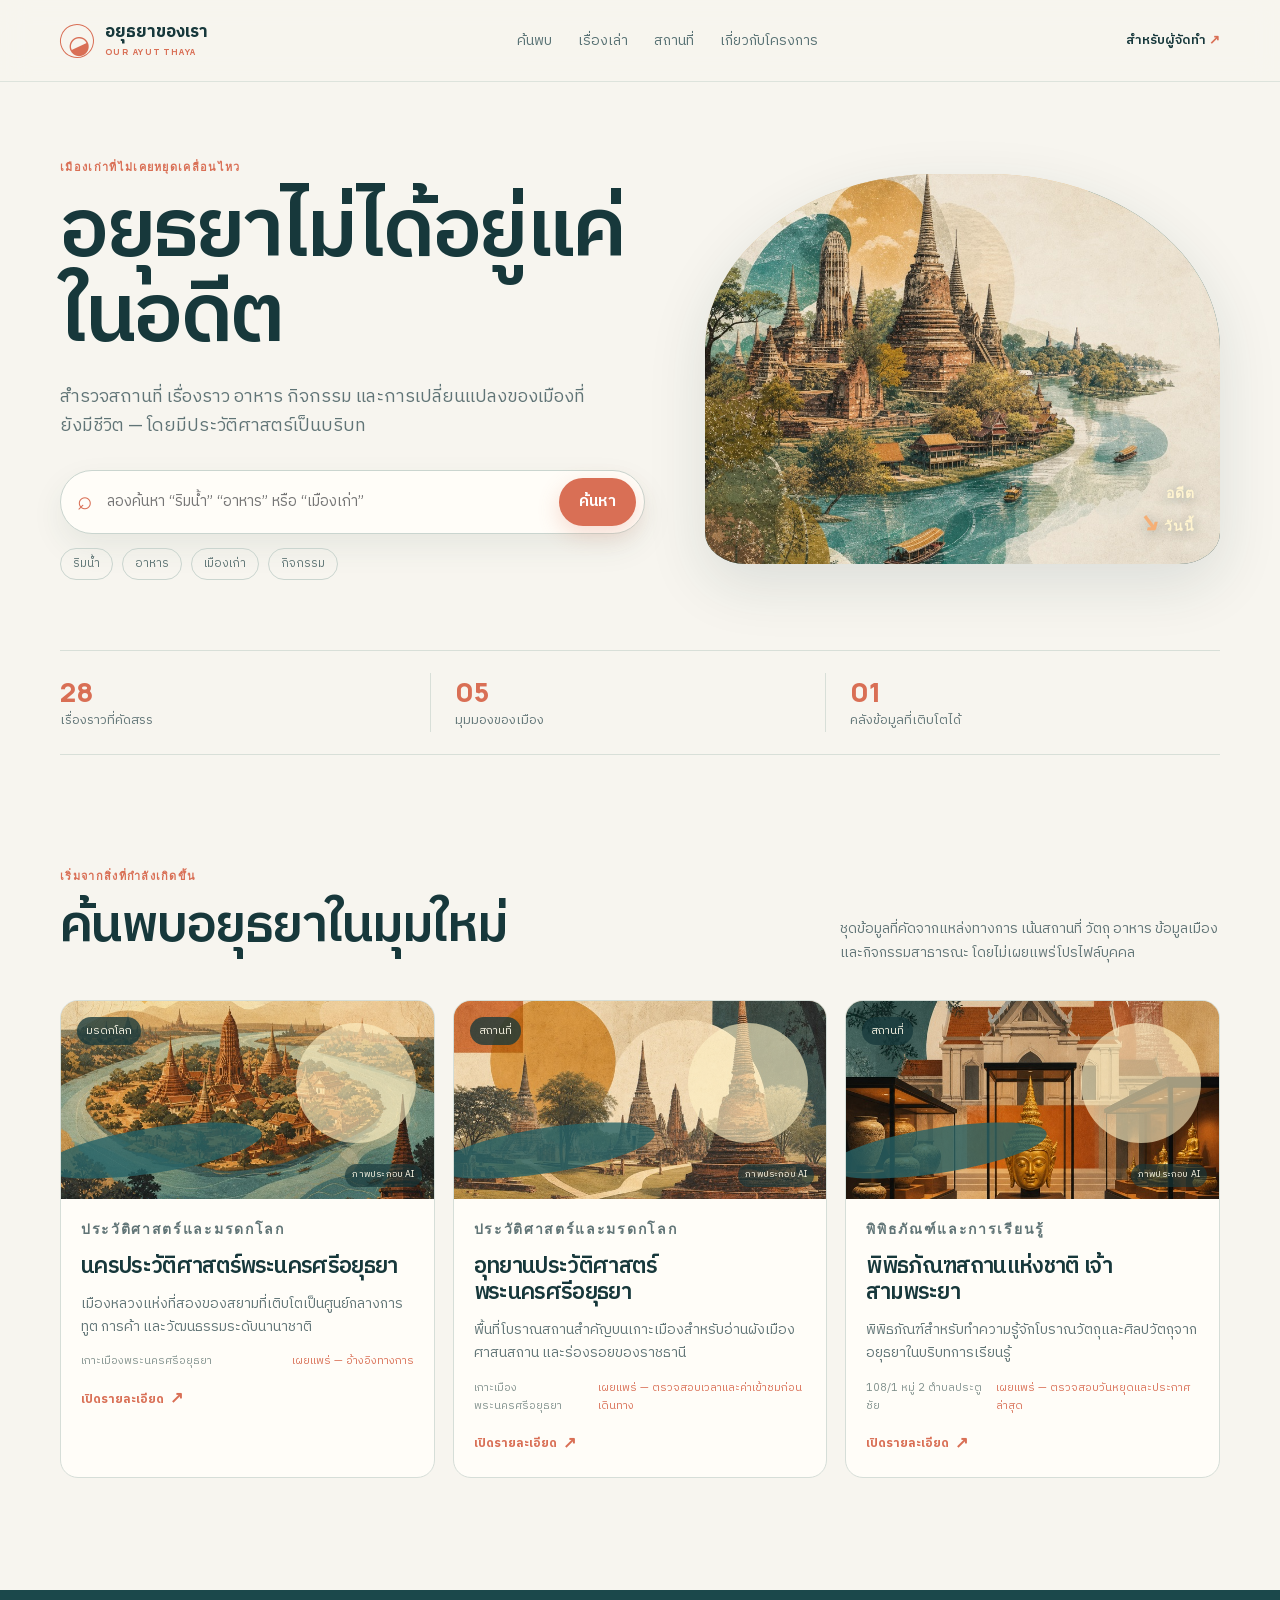
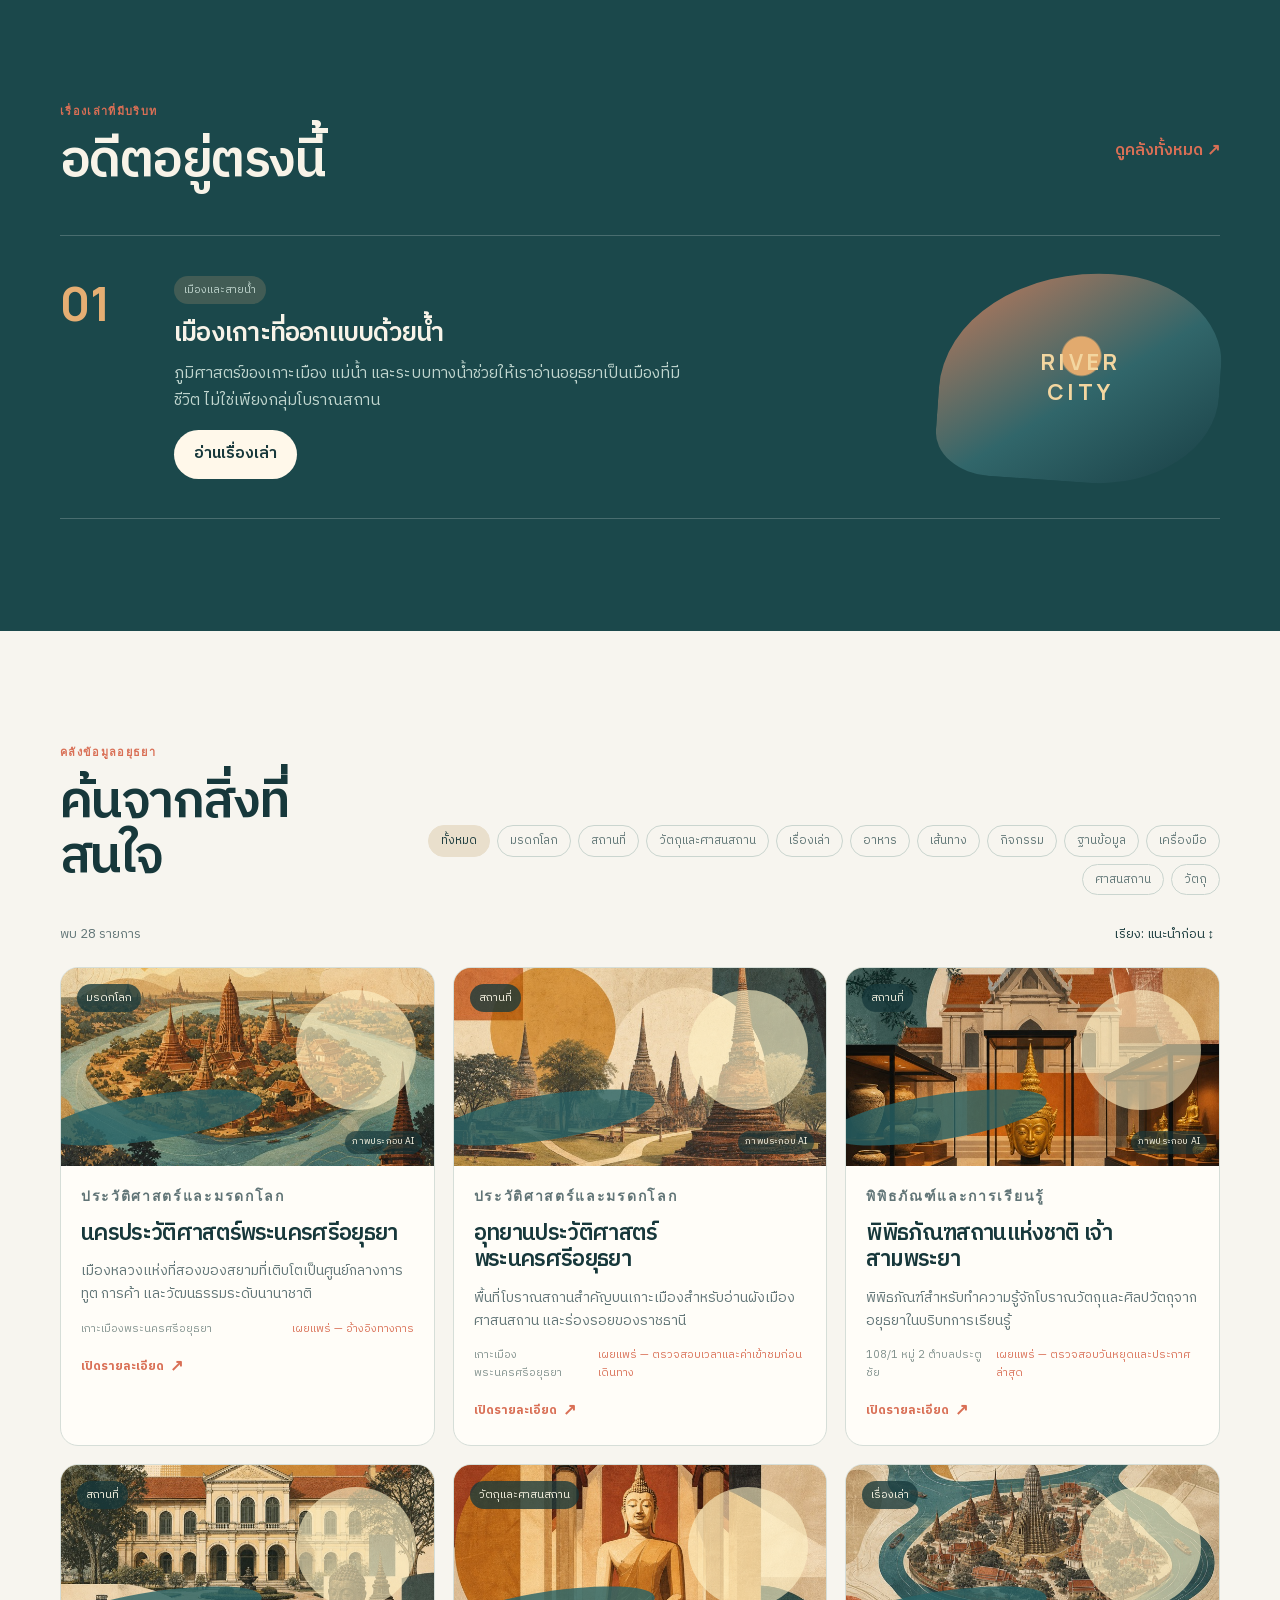
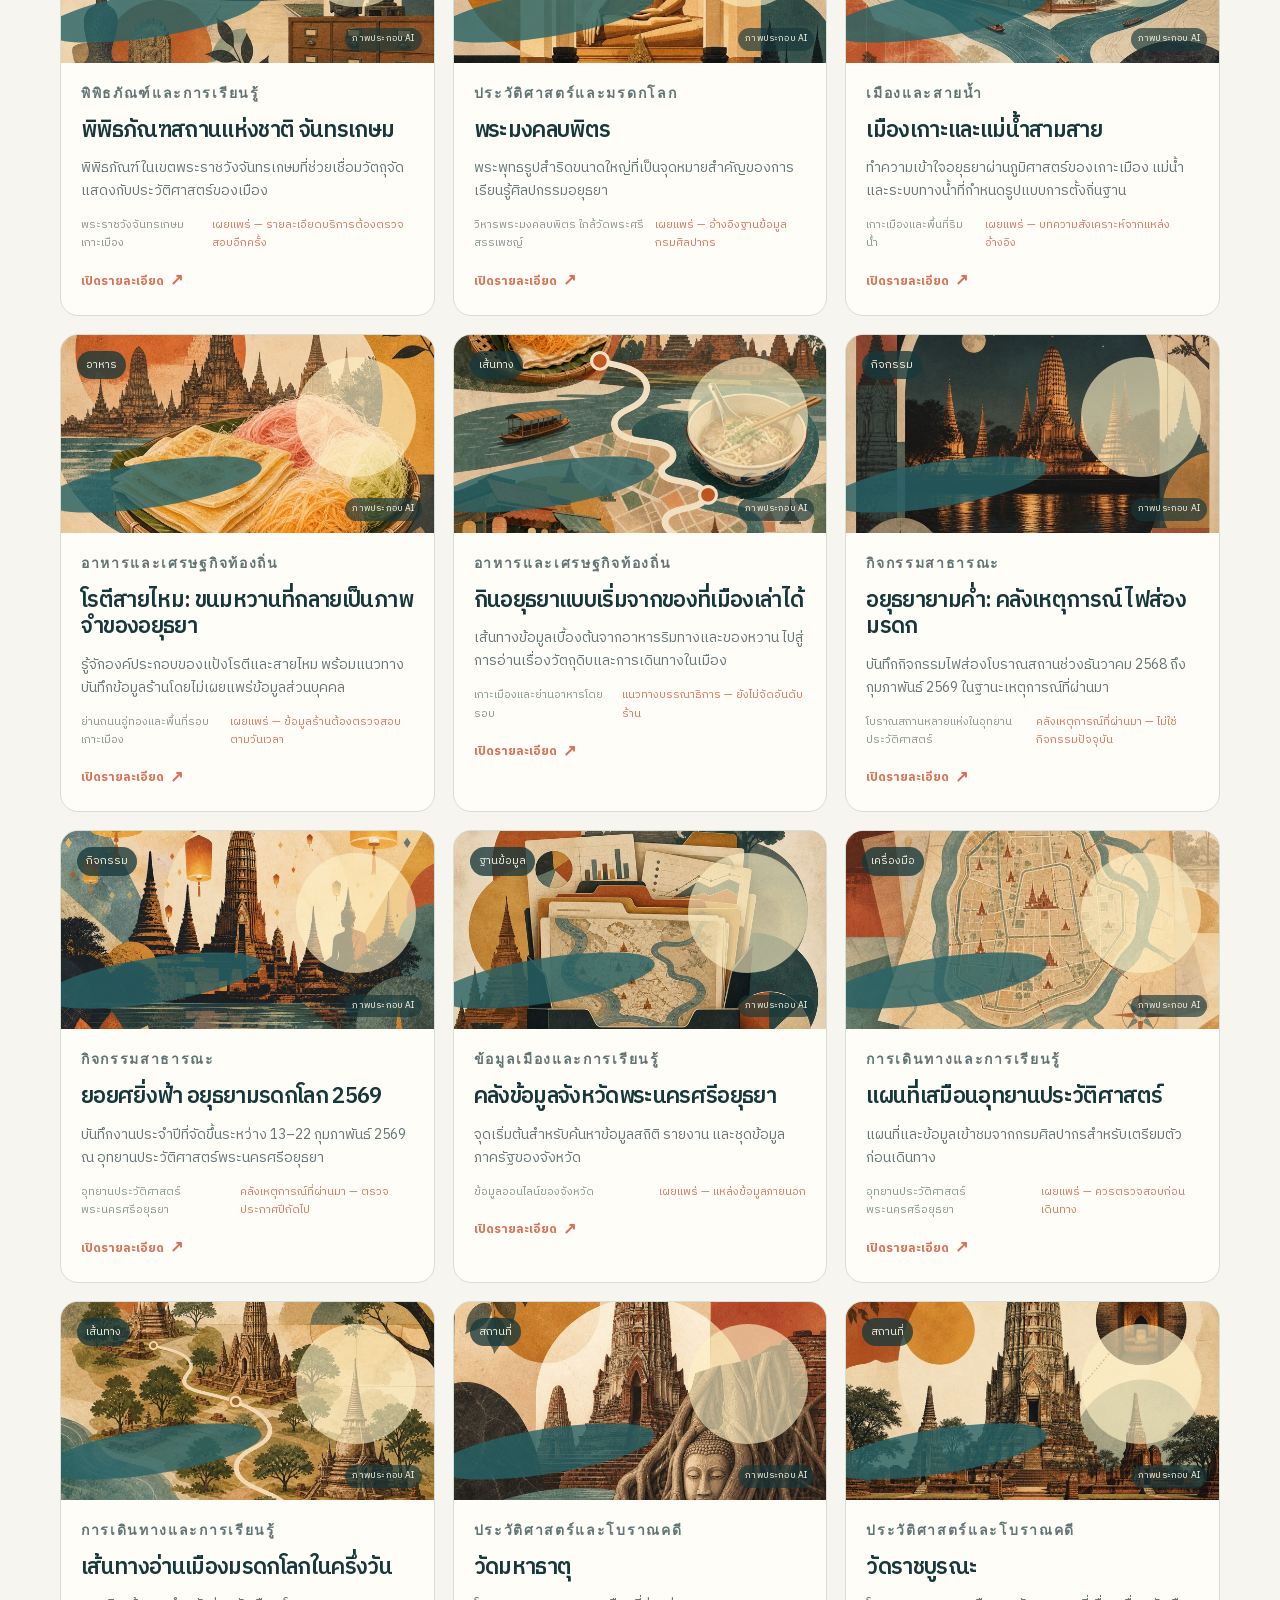
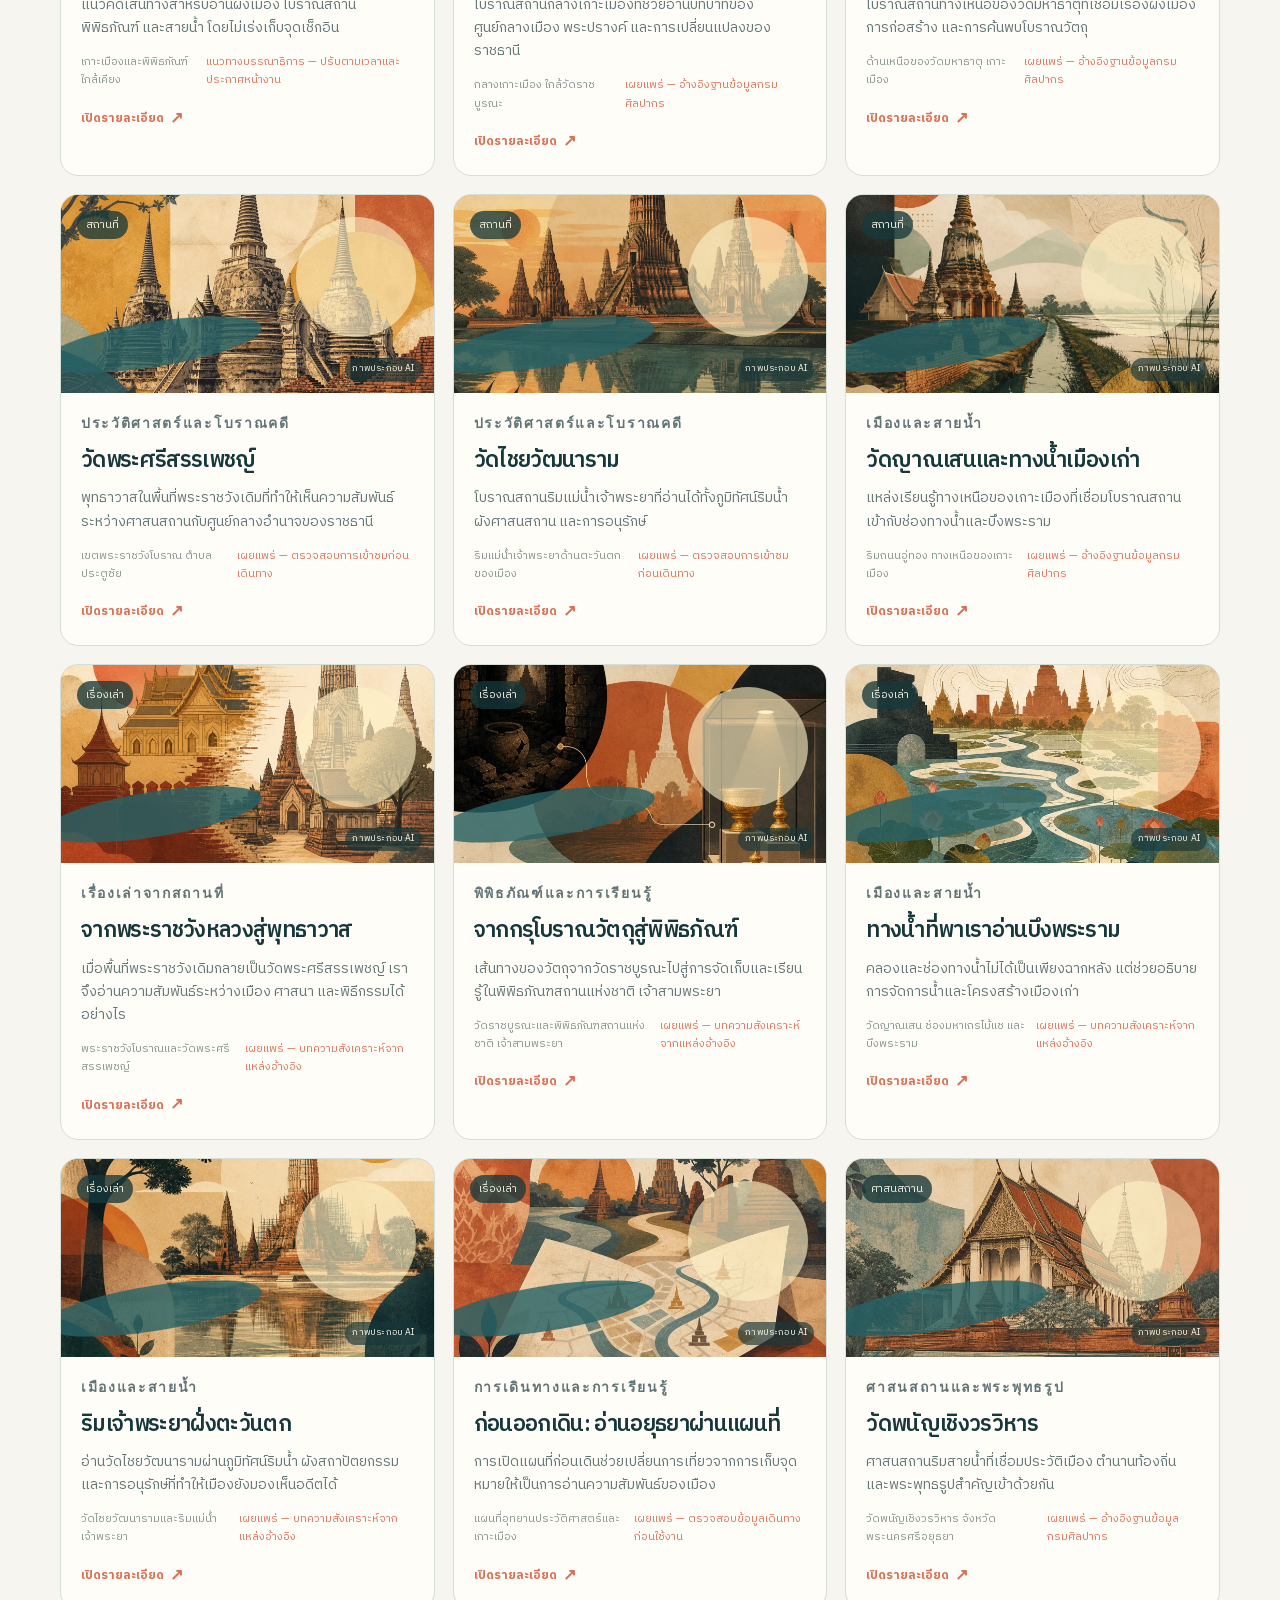
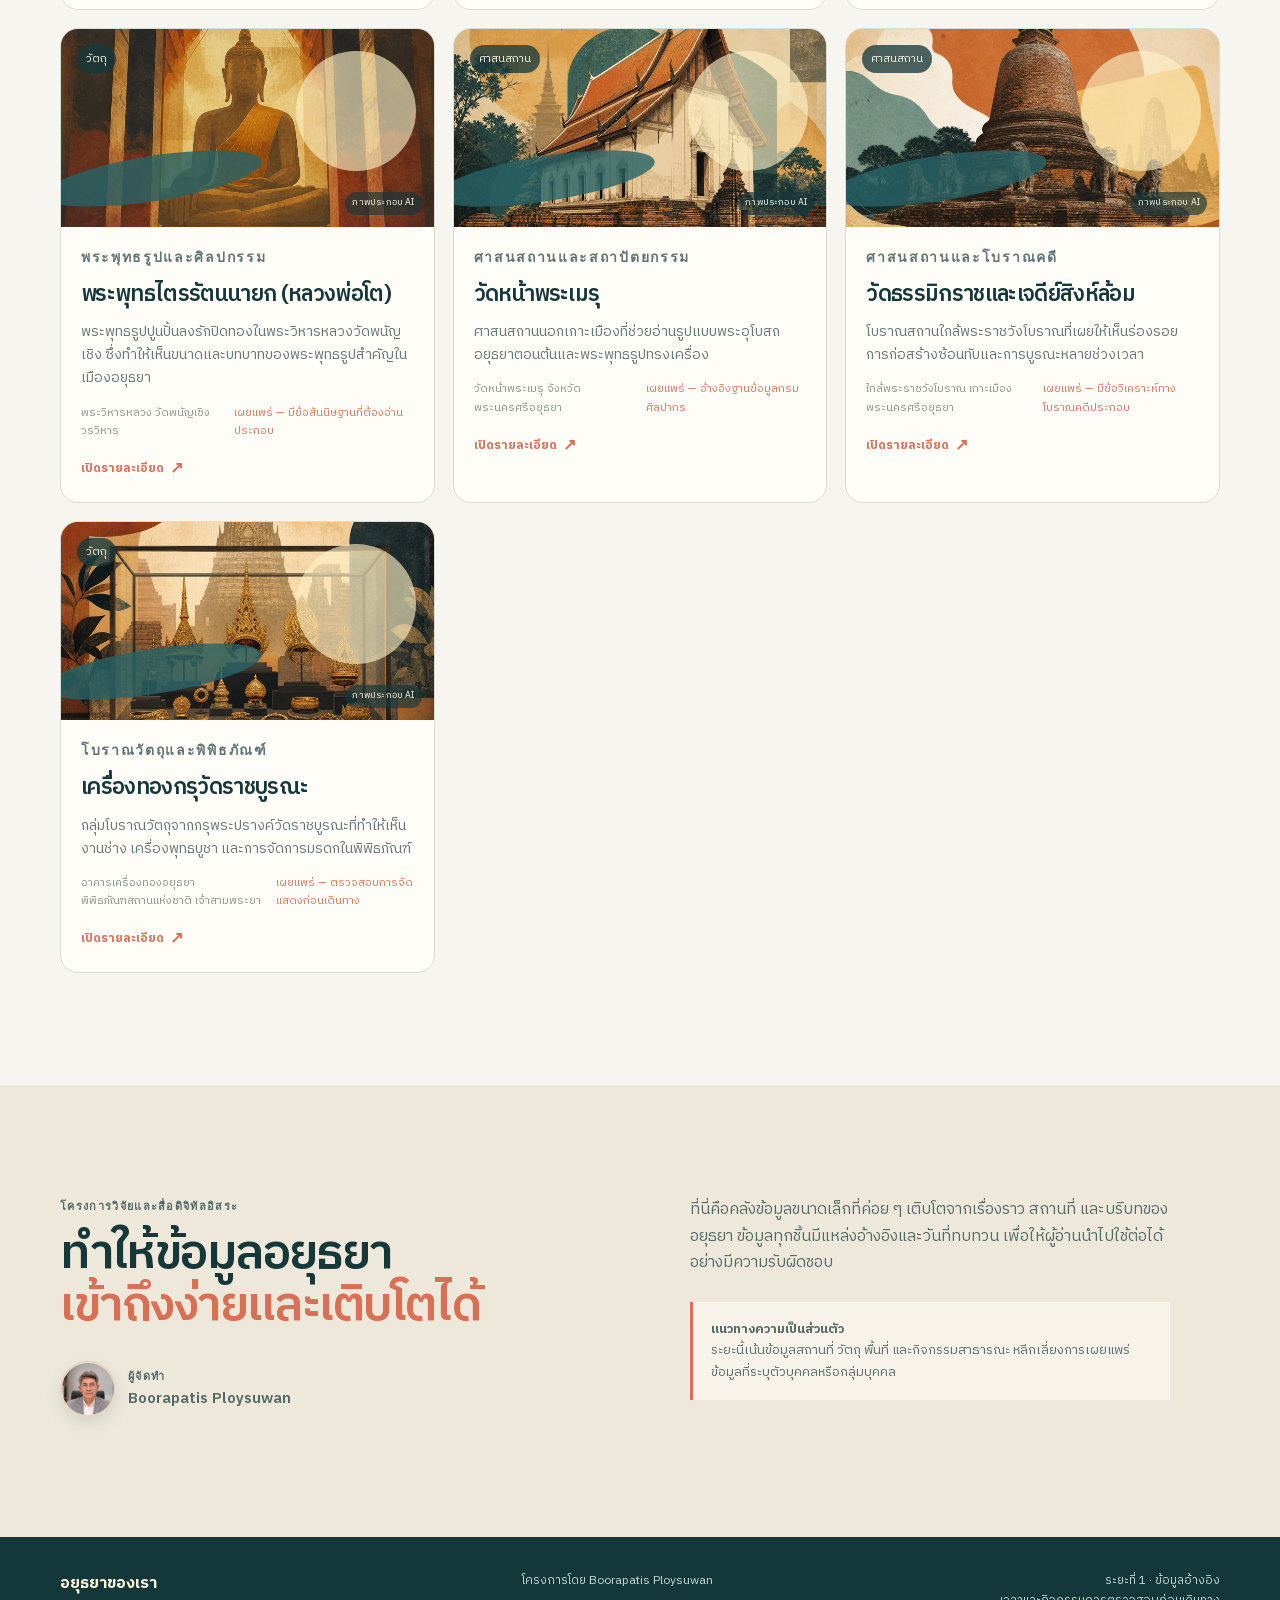
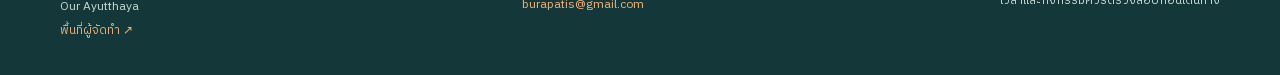
==== index.html @ 7e890ade "Add homepage hero illustration" ====
<!doctype html>
<html lang="th">
  <head>
    <meta charset="UTF-8" />
    <meta name="viewport" content="width=device-width, initial-scale=1.0" />
    <meta name="description" content="อยุธยาของเรา — สำรวจอยุธยาในมุมที่คุณอาจยังไม่เคยเห็น" />
    <meta name="theme-color" content="#183f44" />
    <title>อยุธยาของเรา | Our Ayutthaya</title>
    <link rel="stylesheet" href="styles.css" />
  </head>
  <body>
    <header class="site-header">
      <a class="brand" href="#top" aria-label="อยุธยาของเรา หน้าแรก">
        <span class="brand-mark" aria-hidden="true">◒</span>
        <span>
          <strong>อยุธยาของเรา</strong>
          <small>OUR AYUTTHAYA</small>
        </span>
      </a>
      <nav class="main-nav" aria-label="เมนูหลัก">
        <a href="#discover">ค้นพบ</a>
        <a href="#stories">เรื่องเล่า</a>
        <a href="#places">สถานที่</a>
        <a href="#about">เกี่ยวกับโครงการ</a>
      </nav>
      <a class="creator-entry" href="creator.html">สำหรับผู้จัดทำ <span aria-hidden="true">↗</span></a>
    </header>

    <main id="top">
      <section class="hero shell" aria-labelledby="hero-title">
        <div class="hero-copy">
          <p class="eyebrow">เมืองเก่าที่ไม่เคยหยุดเคลื่อนไหว</p>
          <h1 id="hero-title">อยุธยาไม่ได้อยู่แค่ในอดีต</h1>
          <p class="hero-lede">สำรวจสถานที่ เรื่องราว อาหาร กิจกรรม และการเปลี่ยนแปลงของเมืองที่ยังมีชีวิต — โดยมีประวัติศาสตร์เป็นบริบท</p>
          <form class="search-bar" id="search-form" role="search">
            <label class="sr-only" for="search-input">ค้นหาอยุธยา</label>
            <span class="search-icon" aria-hidden="true">⌕</span>
            <input id="search-input" type="search" placeholder="ลองค้นหา “ริมน้ำ” “อาหาร” หรือ “เมืองเก่า”" autocomplete="off" />
            <button class="button button-primary" type="submit">ค้นหา</button>
          </form>
          <div class="search-hints" aria-label="คำค้นแนะนำ">
            <button type="button" data-query="ริมน้ำ">ริมน้ำ</button>
            <button type="button" data-query="อาหาร">อาหาร</button>
            <button type="button" data-query="เมืองเก่า">เมืองเก่า</button>
            <button type="button" data-query="กิจกรรม">กิจกรรม</button>
          </div>
        </div>
        <div class="hero-art" aria-label="ภาพประกอบ AI ของแม่น้ำและเมืองเก่าอยุธยา">
          <img class="hero-image" src="assets/illustrations/hero-ayutthaya.jpg" alt="ภาพประกอบเมืองเก่า เจดีย์ และแม่น้ำของอยุธยา" fetchpriority="high" />
          <span class="art-note">อดีต<br /><em>↘</em> วันนี้</span>
        </div>
      </section>

      <section class="signal-bar shell" aria-label="ภาพรวมเนื้อหา">
        <div><strong id="content-count">00</strong><span>เรื่องราวที่คัดสรร</span></div>
        <div><strong>05</strong><span>มุมมองของเมือง</span></div>
        <div><strong>01</strong><span>คลังข้อมูลที่เติบโตได้</span></div>
      </section>

      <section class="section shell" id="discover" aria-labelledby="discover-title">
        <div class="section-heading">
          <div>
            <p class="eyebrow">เริ่มจากสิ่งที่กำลังเกิดขึ้น</p>
            <h2 id="discover-title">ค้นพบอยุธยาในมุมใหม่</h2>
          </div>
          <p class="section-intro">ชุดข้อมูลที่คัดจากแหล่งทางการ เน้นสถานที่ วัตถุ อาหาร ข้อมูลเมือง และกิจกรรมสาธารณะ โดยไม่เผยแพร่โปรไฟล์บุคคล</p>
        </div>
        <div class="feature-grid" id="featured-list"></div>
      </section>

      <section class="section section-tinted" id="stories" aria-labelledby="stories-title">
        <div class="shell">
          <div class="section-heading compact">
            <div>
              <p class="eyebrow">เรื่องเล่าที่มีบริบท</p>
              <h2 id="stories-title">อดีตอยู่ตรงนี้</h2>
            </div>
            <a class="text-link" href="#catalog">ดูคลังทั้งหมด <span aria-hidden="true">↗</span></a>
          </div>
          <div class="story-band">
            <div class="story-number">01</div>
            <div>
              <p class="tag tag-light">เมืองและสายน้ำ</p>
              <h3>เมืองเกาะที่ออกแบบด้วยน้ำ</h3>
              <p>ภูมิศาสตร์ของเกาะเมือง แม่น้ำ และระบบทางน้ำช่วยให้เราอ่านอยุธยาเป็นเมืองที่มีชีวิต ไม่ใช่เพียงกลุ่มโบราณสถาน</p>
              <button class="button button-light" type="button" data-open-id="ayutthaya-rivers">อ่านเรื่องเล่า</button>
            </div>
            <div class="story-visual" aria-hidden="true"><span>RIVER<br />CITY</span></div>
          </div>
        </div>
      </section>

      <section class="section shell" id="places" aria-labelledby="places-title">
        <div class="section-heading">
          <div>
            <p class="eyebrow">คลังข้อมูลอยุธยา</p>
            <h2 id="places-title">ค้นจากสิ่งที่สนใจ</h2>
          </div>
          <div class="filter-row" id="filter-row" aria-label="ตัวกรองเนื้อหา"></div>
        </div>
        <div class="catalog-toolbar">
          <span id="result-count" aria-live="polite"></span>
          <button class="sort-button" id="sort-button" type="button">เรียง: แนะนำก่อน <span aria-hidden="true">↕</span></button>
        </div>
        <div class="catalog-grid" id="catalog"></div>
        <div class="empty-state" id="empty-state" hidden>
          <span aria-hidden="true">⌁</span>
          <h3>ยังไม่พบเรื่องที่ตรงกัน</h3>
          <p>ลองใช้คำค้นที่กว้างขึ้น หรือเลือกหมวดหมู่อื่น</p>
        </div>
      </section>

      <section class="section about-section" id="about" aria-labelledby="about-title">
        <div class="shell about-grid">
          <div>
            <p class="eyebrow">โครงการวิจัยและสื่อดิจิทัลอิสระ</p>
            <h2 id="about-title">ทำให้ข้อมูลอยุธยา<br /><em>เข้าถึงง่ายและเติบโตได้</em></h2>
            <div class="maker">
              <img class="maker-photo" src="images/boorapatis.jpg" alt="Boorapatis Ploysuwan ผู้จัดทำเว็บไซต์" width="56" height="56" />
              <div>
                <p class="eyebrow">ผู้จัดทำ</p>
                <p class="maker-name">Boorapatis Ploysuwan</p>
              </div>
            </div>
          </div>
          <div>
            <p>ที่นี่คือคลังข้อมูลขนาดเล็กที่ค่อย ๆ เติบโตจากเรื่องราว สถานที่ และบริบทของอยุธยา ข้อมูลทุกชิ้นมีแหล่งอ้างอิงและวันที่ทบทวน เพื่อให้ผู้อ่านนำไปใช้ต่อได้อย่างมีความรับผิดชอบ</p>
            <p class="privacy-note"><strong>แนวทางความเป็นส่วนตัว</strong><br />ระยะนี้เน้นข้อมูลสถานที่ วัตถุ พื้นที่ และกิจกรรมสาธารณะ หลีกเลี่ยงการเผยแพร่ข้อมูลที่ระบุตัวบุคคลหรือกลุ่มบุคคล</p>
          </div>
        </div>
      </section>
    </main>

    <footer class="site-footer">
      <div class="shell footer-grid">
        <div><strong>อยุธยาของเรา</strong><span>Our Ayutthaya</span><a class="footer-creator-link" href="creator.html">พื้นที่ผู้จัดทำ ↗</a></div>
        <div><span>โครงการโดย Boorapatis Ploysuwan</span><a href="mailto:burapatis@gmail.com">burapatis@gmail.com</a></div>
        <div><span>ระยะที่ 1 · ข้อมูลอ้างอิง</span><span>เวลาและกิจกรรมควรตรวจสอบก่อนเดินทาง</span></div>
      </div>
    </footer>

    <div class="modal-backdrop" id="modal-backdrop" hidden>
      <section class="modal" role="dialog" aria-modal="true" aria-labelledby="modal-title">
        <button class="modal-close" id="modal-close" type="button" aria-label="ปิดหน้าต่าง">×</button>
        <div id="modal-content"></div>
      </section>
    </div>

    <script src="app.js?v=search-20260825"></script>
  </body>
</html>
---- styles.css ----
/* Self-hosted fonts: no runtime request to Google Fonts. Licenses live beside the font files. */
@font-face { font-family:'IBM Plex Sans Thai'; font-style:normal; font-weight:400; font-display:swap; src:url('/assets/fonts/ibm-plex-sans-thai/ibm-plex-sans-thai-400-thai.woff2') format('woff2'); unicode-range:U+02D7,U+0303,U+0331,U+0E01-0E5B,U+200C-200D,U+25CC; }
@font-face { font-family:'IBM Plex Sans Thai'; font-style:normal; font-weight:400; font-display:swap; src:url('/assets/fonts/ibm-plex-sans-thai/ibm-plex-sans-thai-400-latin.woff2') format('woff2'); unicode-range:U+0000-00FF,U+0131,U+0152-0153,U+02BB-02BC,U+02C6,U+02DA,U+02DC,U+0304,U+0308,U+0329,U+2000-206F,U+20AC,U+2122,U+2191,U+2193,U+2212,U+2215,U+FEFF,U+FFFD; }
@font-face { font-family:'IBM Plex Sans Thai'; font-style:normal; font-weight:500; font-display:swap; src:url('/assets/fonts/ibm-plex-sans-thai/ibm-plex-sans-thai-500-thai.woff2') format('woff2'); unicode-range:U+02D7,U+0303,U+0331,U+0E01-0E5B,U+200C-200D,U+25CC; }
@font-face { font-family:'IBM Plex Sans Thai'; font-style:normal; font-weight:500; font-display:swap; src:url('/assets/fonts/ibm-plex-sans-thai/ibm-plex-sans-thai-500-latin.woff2') format('woff2'); unicode-range:U+0000-00FF,U+0131,U+0152-0153,U+02BB-02BC,U+02C6,U+02DA,U+02DC,U+0304,U+0308,U+0329,U+2000-206F,U+20AC,U+2122,U+2191,U+2193,U+2212,U+2215,U+FEFF,U+FFFD; }
@font-face { font-family:'IBM Plex Sans Thai'; font-style:normal; font-weight:600; font-display:swap; src:url('/assets/fonts/ibm-plex-sans-thai/ibm-plex-sans-thai-600-thai.woff2') format('woff2'); unicode-range:U+02D7,U+0303,U+0331,U+0E01-0E5B,U+200C-200D,U+25CC; }
@font-face { font-family:'IBM Plex Sans Thai'; font-style:normal; font-weight:600; font-display:swap; src:url('/assets/fonts/ibm-plex-sans-thai/ibm-plex-sans-thai-600-latin.woff2') format('woff2'); unicode-range:U+0000-00FF,U+0131,U+0152-0153,U+02BB-02BC,U+02C6,U+02DA,U+02DC,U+0304,U+0308,U+0329,U+2000-206F,U+20AC,U+2122,U+2191,U+2193,U+2212,U+2215,U+FEFF,U+FFFD; }
@font-face { font-family:'IBM Plex Sans Thai'; font-style:normal; font-weight:700; font-display:swap; src:url('/assets/fonts/ibm-plex-sans-thai/ibm-plex-sans-thai-700-thai.woff2') format('woff2'); unicode-range:U+02D7,U+0303,U+0331,U+0E01-0E5B,U+200C-200D,U+25CC; }
@font-face { font-family:'IBM Plex Sans Thai'; font-style:normal; font-weight:700; font-display:swap; src:url('/assets/fonts/ibm-plex-sans-thai/ibm-plex-sans-thai-700-latin.woff2') format('woff2'); unicode-range:U+0000-00FF,U+0131,U+0152-0153,U+02BB-02BC,U+02C6,U+02DA,U+02DC,U+0304,U+0308,U+0329,U+2000-206F,U+20AC,U+2122,U+2191,U+2193,U+2212,U+2215,U+FEFF,U+FFFD; }
@font-face { font-family:'Manrope'; font-style:normal; font-weight:500 800; font-display:swap; src:url('/assets/fonts/manrope/manrope-latin.woff2') format('woff2'); unicode-range:U+0000-00FF,U+0131,U+0152-0153,U+02BB-02BC,U+02C6,U+02DA,U+02DC,U+0304,U+0308,U+0329,U+2000-206F,U+20AC,U+2122,U+2191,U+2193,U+2212,U+2215,U+FEFF,U+FFFD; }

:root { --ink:#17383b; --muted:#607476; --paper:#f7f5ef; --warm:#e6a25f; --coral:#d96f55; --river:#2f7475; --line:#d8dfd8; --white:#fffdf8; --shadow:0 20px 60px rgba(27,59,57,.12); }
* { box-sizing:border-box; }
html { scroll-behavior:smooth; }
body { margin:0; color:var(--ink); background:var(--paper); font-family:'IBM Plex Sans Thai',Tahoma,sans-serif; line-height:1.65; }
button,input { font:inherit; }
button { cursor:pointer; }
a { color:inherit; text-decoration:none; }
.shell { width:min(1160px,calc(100% - 40px)); margin-inline:auto; }
.site-header { height:82px; display:flex; align-items:center; justify-content:space-between; gap:28px; padding:0 max(20px,calc((100vw - 1160px)/2)); background:rgba(247,245,239,.94); border-bottom:1px solid rgba(216,223,216,.8); position:sticky; top:0; z-index:5; backdrop-filter:blur(14px); }
.brand { display:flex; align-items:center; gap:11px; white-space:nowrap; }
.brand-mark { width:34px; height:34px; display:grid; place-items:center; border:1px solid var(--coral); border-radius:50%; color:var(--coral); font-size:25px; transform:rotate(-25deg); }
.brand strong,.brand small { display:block; line-height:1.1; }
.brand strong { font-size:17px; font-weight:700; }
.brand small { color:var(--coral); font:700 9px Manrope,sans-serif; letter-spacing:.16em; margin-top:4px; }
.main-nav { display:flex; gap:26px; color:#567072; font-size:14px; }
.main-nav a:hover,.text-link:hover { color:var(--coral); }
.button { border:0; border-radius:999px; padding:11px 20px; font-weight:600; transition:.2s ease; }
.button:hover { transform:translateY(-2px); }
.button-small { padding:8px 15px; font-size:13px; }
.button-primary { background:var(--coral); color:#fff; box-shadow:0 8px 22px rgba(217,111,85,.24); }
.button-quiet { background:transparent; color:var(--ink); border:1px solid #bdcbc4; }
.button-outline { color:var(--ink); border:1px solid #96aca5; background:transparent; }
.button-light { background:#fff8ea; color:var(--ink); }
.hero { min-height:560px; display:grid; grid-template-columns:1fr .88fr; align-items:center; gap:60px; padding-top:76px; padding-bottom:70px; }
.eyebrow { margin:0 0 14px; color:var(--coral); font:700 11px Manrope,sans-serif; letter-spacing:.12em; text-transform:uppercase; }
h1,h2,h3,p { margin-top:0; }
h1,h2,h3 { font-weight:600; letter-spacing:-.03em; }
h1 { max-width:620px; margin-bottom:22px; font-size:clamp(48px,7vw,82px); line-height:1.04; }
h2 { margin-bottom:10px; font-size:clamp(32px,4vw,51px); line-height:1.08; }
h3 { margin-bottom:12px; font-size:26px; line-height:1.2; }
.hero-lede { max-width:530px; margin-bottom:28px; color:var(--muted); font-size:18px; }
.search-bar { display:flex; align-items:center; gap:12px; max-width:590px; padding:7px 8px 7px 16px; background:var(--white); border:1px solid #cad5cf; border-radius:999px; box-shadow:0 13px 32px rgba(38,75,69,.08); }
.search-icon { color:var(--coral); font-size:26px; line-height:1; }
.search-bar input { min-width:0; flex:1; border:0; outline:0; color:var(--ink); background:transparent; font-size:15px; }
.search-hints { display:flex; gap:9px; flex-wrap:wrap; margin-top:14px; }
.search-hints button,.filter-chip { border:1px solid #cad5cf; border-radius:999px; padding:5px 12px; color:#5e7474; background:transparent; font-size:12px; }
.search-hints button:hover,.filter-chip:hover,.filter-chip.active { color:var(--ink); background:#e9dfcc; border-color:#e9dfcc; }
.hero-art { min-height:390px; position:relative; overflow:hidden; border-radius:45% 45% 8% 8%; background:linear-gradient(145deg,#d2c4a7 0%,#eec68e 38%,#467d7b 38%,#255c62 71%,#174247 71%); box-shadow:var(--shadow); }
.hero-art::before { content:''; position:absolute; inset:15px; border:1px solid rgba(255,250,232,.55); border-radius:45% 45% 8% 8%; }
.sun-disc { position:absolute; width:140px; height:140px; top:58px; left:50%; transform:translateX(-50%); border-radius:50%; background:#fff3c7; box-shadow:0 0 0 24px rgba(255,243,199,.13); }
.river-line { position:absolute; height:3px; background:rgba(208,236,225,.72); border-radius:50%; transform:rotate(-7deg); }
.river-one { width:72%; left:5%; top:52%; }.river-two { width:55%; right:2%; top:61%; opacity:.55; }
.temple-silhouette { position:absolute; bottom:24%; left:25%; width:50%; height:34%; display:flex; justify-content:space-around; align-items:end; border-bottom:2px solid #f4dfaa; }
.temple-silhouette i { display:block; width:22%; height:50%; background:#e9c37e; clip-path:polygon(50% 0,75% 25%,68% 100%,32% 100%,25% 25%); }.temple-silhouette i:nth-child(2){height:84%;}.temple-silhouette i:nth-child(3){height:64%;}
.art-note { position:absolute; right:25px; bottom:25px; color:#fff4d0; font:800 14px Manrope,sans-serif; letter-spacing:.08em; text-align:right; }.art-note em { color:#f5af76; font-size:25px; }
.signal-bar { display:flex; gap:0; border-top:1px solid var(--line); border-bottom:1px solid var(--line); padding:22px 0; }.signal-bar div { flex:1; padding:0 24px; border-right:1px solid var(--line); }.signal-bar div:first-child{padding-left:0}.signal-bar div:last-child{border:0}.signal-bar strong { display:block; font:800 27px Manrope,sans-serif; color:var(--coral); }.signal-bar span{display:block; color:var(--muted); font-size:13px; }
.section { padding:112px 0; }.section-tinted { background:#1b484b; color:#f8f3e8; }.section-heading { display:flex; align-items:end; justify-content:space-between; gap:35px; margin-bottom:36px; }.section-heading.compact { align-items:center; }.section-intro { max-width:380px; margin:0; color:var(--muted); font-size:14px; }.text-link { font-weight:600; color:var(--coral); }.feature-grid,.catalog-grid { display:grid; grid-template-columns:repeat(3,1fr); gap:18px; }.feature-card,.catalog-card { position:relative; overflow:hidden; border:1px solid #d6ded8; border-radius:18px; background:var(--white); cursor:pointer; transition:.25s ease; }.feature-card:hover,.catalog-card:hover { transform:translateY(-5px); box-shadow:var(--shadow); border-color:transparent; }.feature-card:focus-visible,.catalog-card:focus-visible { outline:3px solid var(--coral); outline-offset:4px; }.feature-card .card-art,.catalog-card .card-art { height:198px; position:relative; background:#d3b38b; }.card-art::before,.card-art::after { content:''; position:absolute; border-radius:50%; }.card-art::before { width:120px; height:120px; right:18px; top:22px; background:rgba(255,243,199,.62); }.card-art::after { width:220px; height:45px; left:-18px; bottom:26px; background:rgba(39,99,103,.8); transform:rotate(-9deg); }.art-river { background:linear-gradient(135deg,#dba16e,#f2d29a 45%,#397775 45%,#1f5a60); }.art-market { background:linear-gradient(135deg,#d67f62 0 38%,#f1cb91 38% 67%,#427774 67%); }.art-urban { background:linear-gradient(135deg,#d7c29d 0 36%,#e19170 36% 62%,#315d64 62%); }.art-history { background:linear-gradient(135deg,#ead7aa 0 46%,#bc6e53 46% 70%,#32666a 70%); }.art-food { background:linear-gradient(135deg,#e4ad68 0 35%,#cc6d52 35% 65%,#40726d 65%); }.art-event { background:linear-gradient(135deg,#c4d1bd 0 35%,#e1a16b 35% 60%,#2e6167 60%); }.card-art-label { position:absolute; top:16px; left:16px; z-index:1; padding:5px 9px; border-radius:99px; color:#fffbea; background:rgba(23,56,59,.77); font-size:11px; }.card-body { padding:19px 20px 20px; }.card-body h3 { font-size:22px; }.card-body p { color:var(--muted); font-size:14px; }.card-meta { display:flex; justify-content:space-between; gap:10px; color:#80908c; font-size:11px; }.card-meta span:last-child { color:var(--coral); }.card-action { display:inline-flex; align-items:center; gap:6px; margin-top:16px; color:var(--coral); font-size:12px; font-weight:700; }.card-action span { font-size:16px; transition:transform .2s ease; }.feature-card:hover .card-action span,.catalog-card:hover .card-action span { transform:translate(2px,-2px); }
.story-band { display:grid; grid-template-columns:80px 1fr 280px; align-items:center; gap:34px; padding:36px 0; border-top:1px solid rgba(255,255,255,.2); border-bottom:1px solid rgba(255,255,255,.2); }.story-number { align-self:start; color:#e5ae73; font:700 46px Manrope,sans-serif; }.story-band p { max-width:530px; color:#c2d7d0; }.tag { display:inline-block; margin-bottom:14px; padding:5px 10px; border-radius:99px; color:var(--coral); background:#f3ded0; font-size:11px; }.tag-light { background:rgba(240,184,126,.18); color:#f0b87e; }.story-visual { min-height:210px; display:grid; place-items:center; border-radius:60% 40% 45% 20%; color:#f3d6a0; background:radial-gradient(circle at 50% 40%,#e2aa6e 0 10%,transparent 11%),linear-gradient(145deg,#c97a59,#31666a 55%,#193f45); font:700 22px Manrope,sans-serif; letter-spacing:.15em; text-align:center; transform:rotate(4deg); }.story-visual span { transform:rotate(-4deg); }
.filter-row { display:flex; flex-wrap:wrap; justify-content:flex-end; gap:7px; }.catalog-toolbar { display:flex; align-items:center; justify-content:space-between; margin:-8px 0 20px; color:var(--muted); font-size:13px; }.sort-button { border:0; color:var(--ink); background:transparent; font-size:13px; }.empty-state { padding:70px 20px; text-align:center; color:var(--muted); }.empty-state span { font-size:35px; color:var(--coral); }.about-section { background:#eee8db; }.about-grid { display:grid; grid-template-columns:1fr 1fr; gap:100px; align-items:start; }.about-grid h2 { font-size:48px; }.about-grid h2 em { color:var(--coral); font-style:normal; }.about-grid p { max-width:480px; color:#536a68; }.maker { display:flex; align-items:center; gap:12px; margin-top:28px; }.maker-photo { width:56px; height:56px; flex-shrink:0; border-radius:50%; object-fit:cover; object-position:center 18%; border:2px solid #e6d5c0; box-shadow:0 6px 16px rgba(27,59,57,.12); }.maker .eyebrow { margin-bottom:2px; }.maker-name { margin:0; color:var(--ink); font-size:15px; font-weight:600; }.privacy-note { margin:25px 0; padding:17px 18px; border-left:3px solid var(--coral); background:rgba(255,253,248,.55); font-size:13px; }.site-footer { padding:34px 0; background:#14373a; color:#c8dbd4; }.footer-grid { display:grid; grid-template-columns:1.3fr 1fr 1fr; gap:24px; font-size:12px; }.footer-grid strong,.footer-grid span,.footer-grid a { display:block; }.footer-grid strong { color:#fff4da; font-size:16px; }.footer-grid a { color:#f0b37b; margin-top:4px; }.footer-grid div:last-child { text-align:right; }
.modal-backdrop { position:fixed; inset:0; z-index:10; display:grid; place-items:center; padding:20px; background:rgba(14,37,39,.62); backdrop-filter:blur(6px); }.modal-backdrop[hidden] { display:none; }.modal { width:min(620px,100%); max-height:90vh; overflow:auto; position:relative; padding:34px; border-radius:22px; background:var(--white); box-shadow:0 30px 90px rgba(0,0,0,.3); }.modal-close { position:absolute; top:13px; right:16px; border:0; background:transparent; color:var(--muted); font-size:30px; line-height:1; }.modal h2 { font-size:34px; }.modal .modal-kicker { color:var(--coral); font-size:12px; font-weight:700; }.modal .detail-grid { display:grid; grid-template-columns:1fr 1fr; gap:12px; margin:22px 0; }.detail-item { padding:12px; border-radius:12px; background:#f1eee5; }.detail-item strong { display:block; font-size:11px; color:var(--muted); }.detail-item span { display:block; margin-top:2px; font-size:14px; }.modal textarea,.modal input,.modal select { width:100%; margin-top:6px; padding:11px 12px; border:1px solid #cad5cf; border-radius:10px; background:#fff; color:var(--ink); }.modal label { display:block; margin:14px 0; color:var(--muted); font-size:13px; }.modal .button { margin-top:7px; }.draft-note { padding:13px 15px; border-radius:12px; color:#536a68; background:#f2eadc; font-size:13px; }.draft-list { margin:18px 0 0; padding:0; list-style:none; }.draft-list li { padding:10px 0; border-bottom:1px solid var(--line); font-size:13px; }.sr-only { position:absolute; width:1px; height:1px; padding:0; margin:-1px; overflow:hidden; clip:rect(0,0,0,0); white-space:nowrap; border:0; }
@media (max-width:800px){ .site-header{height:70px; padding:0 20px}.main-nav{display:none}.hero{grid-template-columns:1fr; gap:35px; padding-top:55px}.hero-art{min-height:300px}.feature-grid,.catalog-grid{grid-template-columns:repeat(2,1fr)}.story-band{grid-template-columns:45px 1fr}.story-visual{grid-column:2; min-height:150px}.about-grid{grid-template-columns:1fr; gap:20px}.footer-grid{grid-template-columns:1fr}.footer-grid div:last-child{text-align:left}.section{padding:76px 0}.section-heading{align-items:start; flex-direction:column}.filter-row{justify-content:flex-start} }
@media (max-width:520px){ .shell{width:min(100% - 28px,1160px)}.site-header .button-small{padding:7px 10px;font-size:11px}.brand strong{font-size:15px}.hero h1{font-size:48px}.hero-lede{font-size:16px}.search-bar{border-radius:18px; flex-wrap:wrap; padding:12px}.search-bar input{flex-basis:calc(100% - 50px)}.search-bar .button{width:100%}.signal-bar{display:grid;grid-template-columns:1fr 1fr;gap:14px}.signal-bar div{padding:0;border:0}.signal-bar div:last-child{grid-column:1/-1}.feature-grid,.catalog-grid{grid-template-columns:1fr}.story-band{grid-template-columns:1fr}.story-number{font-size:30px}.story-visual{grid-column:auto}.about-grid h2{font-size:37px}.modal{padding:28px 20px}.modal .detail-grid{grid-template-columns:1fr} }
.source-block { margin-top:18px; padding:15px; border:1px solid var(--line); border-radius:12px; background:#f3efe5; }
.source-block strong { display:block; color:var(--muted); font-size:11px; }
.source-block a { display:block; margin-top:4px; color:var(--coral); font-weight:600; }
.source-block p { margin:5px 0 0; color:var(--muted); font-size:12px; }

.creator-entry { color:var(--ink); font-size:13px; font-weight:600; white-space:nowrap; }.creator-entry span,.back-public span { color:var(--coral); }.creator-entry:hover,.back-public:hover,.footer-creator-link:hover { color:var(--coral); }.footer-creator-link { margin-top:7px; color:#f0b37b; font-size:12px; }
.creator-page { background:#f1eee6; }.creator-header { position:sticky; top:0; z-index:5; border-bottom:1px solid rgba(216,223,216,.8); background:rgba(247,245,239,.96); backdrop-filter:blur(14px); }.creator-header-inner { min-height:82px; display:flex; align-items:center; justify-content:space-between; gap:22px; }.creator-header-actions { display:flex; align-items:center; gap:20px; }.creator-badge { padding:6px 11px; border:1px solid #e2b59b; border-radius:999px; color:#a95142; background:#f8e6dc; font-size:11px; font-weight:700; letter-spacing:.04em; }.back-public { color:var(--ink); font-size:13px; font-weight:600; }
.creator-main { padding-top:68px; padding-bottom:90px; }.creator-hero { display:grid; grid-template-columns:1.2fr .8fr; align-items:end; gap:50px; padding-bottom:54px; }.creator-hero h1 { margin-bottom:18px; font-size:clamp(42px,6vw,72px); }.creator-hero h1 em { color:var(--coral); font-style:normal; }.creator-lede { max-width:600px; margin:0; color:var(--muted); font-size:18px; }.creator-notice { padding:24px; border:1px solid #dfc7ae; border-radius:18px; color:#5f4b3f; background:#fbf3e6; box-shadow:0 12px 30px rgba(81,60,43,.06); }.creator-notice strong { display:block; color:#a45141; font-size:15px; }.creator-notice p { margin:9px 0 0; font-size:14px; }.creator-notice-small { padding-top:13px; border-top:1px solid #ead9c4; color:#806c5e; font-size:12px !important; }
.creator-stats { display:flex; gap:0; margin-bottom:34px; border-top:1px solid var(--line); border-bottom:1px solid var(--line); }.creator-stats div { flex:1; padding:18px 24px; border-right:1px solid var(--line); }.creator-stats div:first-child { padding-left:0; }.creator-stats div:last-child { border:0; }.creator-stats strong { display:block; color:var(--coral); font:800 27px Manrope,sans-serif; }.creator-stats span { display:block; color:var(--muted); font-size:13px; }
.workspace-grid { display:grid; grid-template-columns:1.08fr .92fr; gap:20px; align-items:start; }.workspace-stack { display:grid; gap:20px; }.workspace-panel { padding:28px; border:1px solid #d8dfd8; border-radius:20px; background:var(--white); box-shadow:0 12px 34px rgba(27,59,57,.06); }.workspace-form-panel { border-top:4px solid var(--coral); }.workspace-heading { display:flex; align-items:start; justify-content:space-between; gap:15px; margin-bottom:10px; }.workspace-heading h2 { margin-bottom:0; font-size:30px; }.workspace-heading .eyebrow { margin-bottom:7px; }.workspace-intro { margin-bottom:22px; color:var(--muted); font-size:13px; }.status-pill { display:inline-flex; align-items:center; width:max-content; padding:4px 9px; border-radius:999px; font:700 10px Manrope,sans-serif; letter-spacing:.04em; }.status-draft { color:#98613f; background:#f4e1c8; }.status-review { color:#356a67; background:#dcebe3; }.status-needs-update { color:#9a4b3e; background:#f4dcd6; }.status-demo { color:#5d6475; background:#e7e9ef; }.storage-label { color:var(--muted); font-size:11px; }
.creator-form label,.creator-page label { display:block; margin:14px 0; color:var(--muted); font-size:13px; }.creator-form input,.creator-form textarea,.creator-form select,.ai-prompt { width:100%; margin-top:6px; padding:11px 12px; border:1px solid #cad5cf; border-radius:10px; outline:0; color:var(--ink); background:#fff; }.creator-form textarea,.ai-prompt { resize:vertical; }.creator-form input:focus,.creator-form textarea:focus,.creator-form select:focus,.ai-prompt:focus { border-color:var(--coral); box-shadow:0 0 0 3px rgba(217,111,85,.12); }.form-two-columns { display:grid; grid-template-columns:1fr 1fr; gap:14px; }.creator-privacy-note { margin:20px 0; padding:14px 16px; border-left:3px solid var(--coral); color:#6c6257; background:#f7efe2; font-size:12px; }.creator-privacy-note strong { color:#a45141; }.form-actions { display:flex; flex-wrap:wrap; align-items:center; gap:9px; }.save-message { color:#3f7565; font-size:12px; }
.ai-panel { background:#f4f0e5; }.ai-panel .button { margin-top:12px; }.ai-result { min-height:90px; margin-top:16px; padding:14px 16px; border-radius:12px; color:#536a68; background:#fffdf8; font-size:13px; }.ai-result strong { color:var(--ink); }.ai-result ol { margin:9px 0 0; padding-left:20px; }.ai-disclaimer { display:block; margin-top:12px; color:#a45141; font-size:11px; }.draft-library { display:grid; gap:10px; }.draft-item { display:flex; align-items:start; justify-content:space-between; gap:14px; padding:14px 0; border-bottom:1px solid var(--line); }.draft-item:last-child { border-bottom:0; padding-bottom:0; }.draft-item h3 { margin:8px 0 3px; font-size:17px; }.draft-item p { margin:0; color:var(--muted); font-size:12px; }.draft-delete { border:0; color:#a45141; background:transparent; font-size:12px; }.draft-empty { display:grid; gap:4px; padding:22px 0 5px; color:var(--muted); font-size:13px; }.draft-empty strong { color:var(--ink); }
.editorial-panel { display:grid; grid-template-columns:.9fr 1.1fr; gap:40px; margin-top:22px; padding:30px; border:1px solid #d8dfd8; border-radius:20px; background:#e6eee7; }.editorial-panel h2 { margin-bottom:0; font-size:30px; }.editorial-checklist { display:grid; gap:12px; margin:0; padding:0; list-style:none; color:#536a68; font-size:13px; }.editorial-checklist li { position:relative; padding-left:27px; }.editorial-checklist li::before { content:'✓'; position:absolute; left:0; color:#3f7565; font-weight:700; }
@media (max-width:800px){ .creator-header-inner { min-height:70px; padding-block:12px; }.creator-header-actions { gap:10px; }.creator-badge { display:none; }.creator-main { padding-top:46px; }.creator-hero,.workspace-grid,.editorial-panel { grid-template-columns:1fr; }.creator-hero { gap:25px; }.workspace-panel { padding:22px; }.editorial-panel { gap:20px; } }
@media (max-width:520px){ .creator-header-inner { align-items:start; }.creator-header-actions { align-items:end; flex-direction:column; gap:0; }.back-public { font-size:11px; }.creator-hero h1 { font-size:46px; }.creator-lede { font-size:16px; }.creator-stats { display:grid; grid-template-columns:1fr 1fr; gap:14px; padding:18px 0; }.creator-stats div,.creator-stats div:first-child { padding:0; border:0; }.creator-stats div:last-child { grid-column:1/-1; }.form-two-columns { grid-template-columns:1fr; gap:0; }.creator-main { padding-bottom:60px; } }
.card-image { position:absolute; inset:0; z-index:0; width:100%; height:100%; object-fit:cover; transition:transform .35s ease,filter .35s ease; }
.feature-card:hover .card-image,.catalog-card:hover .card-image { transform:scale(1.04); filter:saturate(1.05); }
.feature-card .card-art,.catalog-card .card-art { overflow:hidden; }
.card-art::before,.card-art::after { z-index:1; pointer-events:none; }
.card-art-label { z-index:2; }
.card-art-credit { position:absolute; right:12px; bottom:12px; z-index:2; padding:4px 7px; border-radius:999px; color:#fffbea; background:rgba(23,56,59,.66); font-size:9px; letter-spacing:.02em; }
.modal-visual { margin:20px 0 22px; }
.modal-visual img { display:block; width:100%; max-height:330px; object-fit:cover; border-radius:16px; }
.modal-visual figcaption { margin-top:8px; color:var(--muted); font-size:11px; }
.hero-image { position:absolute; inset:0; z-index:0; width:100%; height:100%; object-fit:cover; object-position:center; filter:saturate(.9); }
.hero-art .art-note { z-index:2; text-shadow:0 2px 12px rgba(23,56,59,.35); }
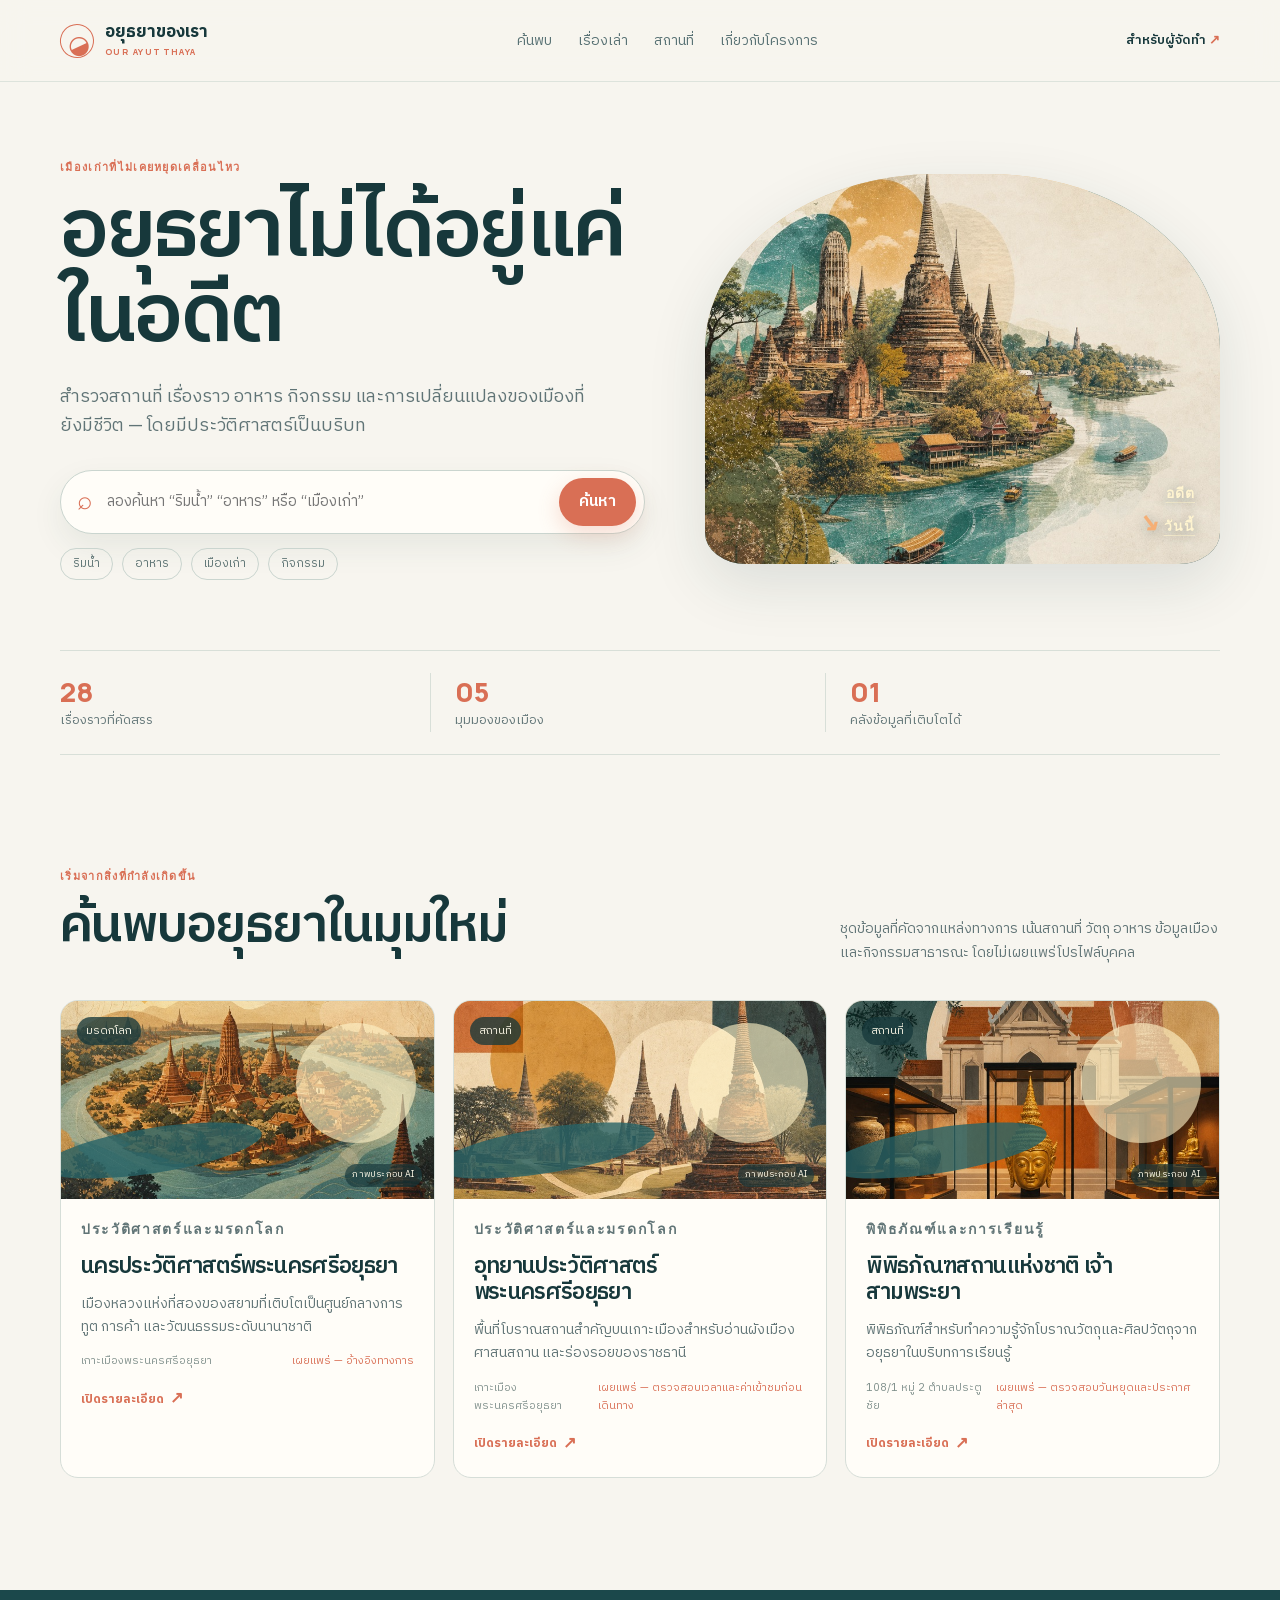
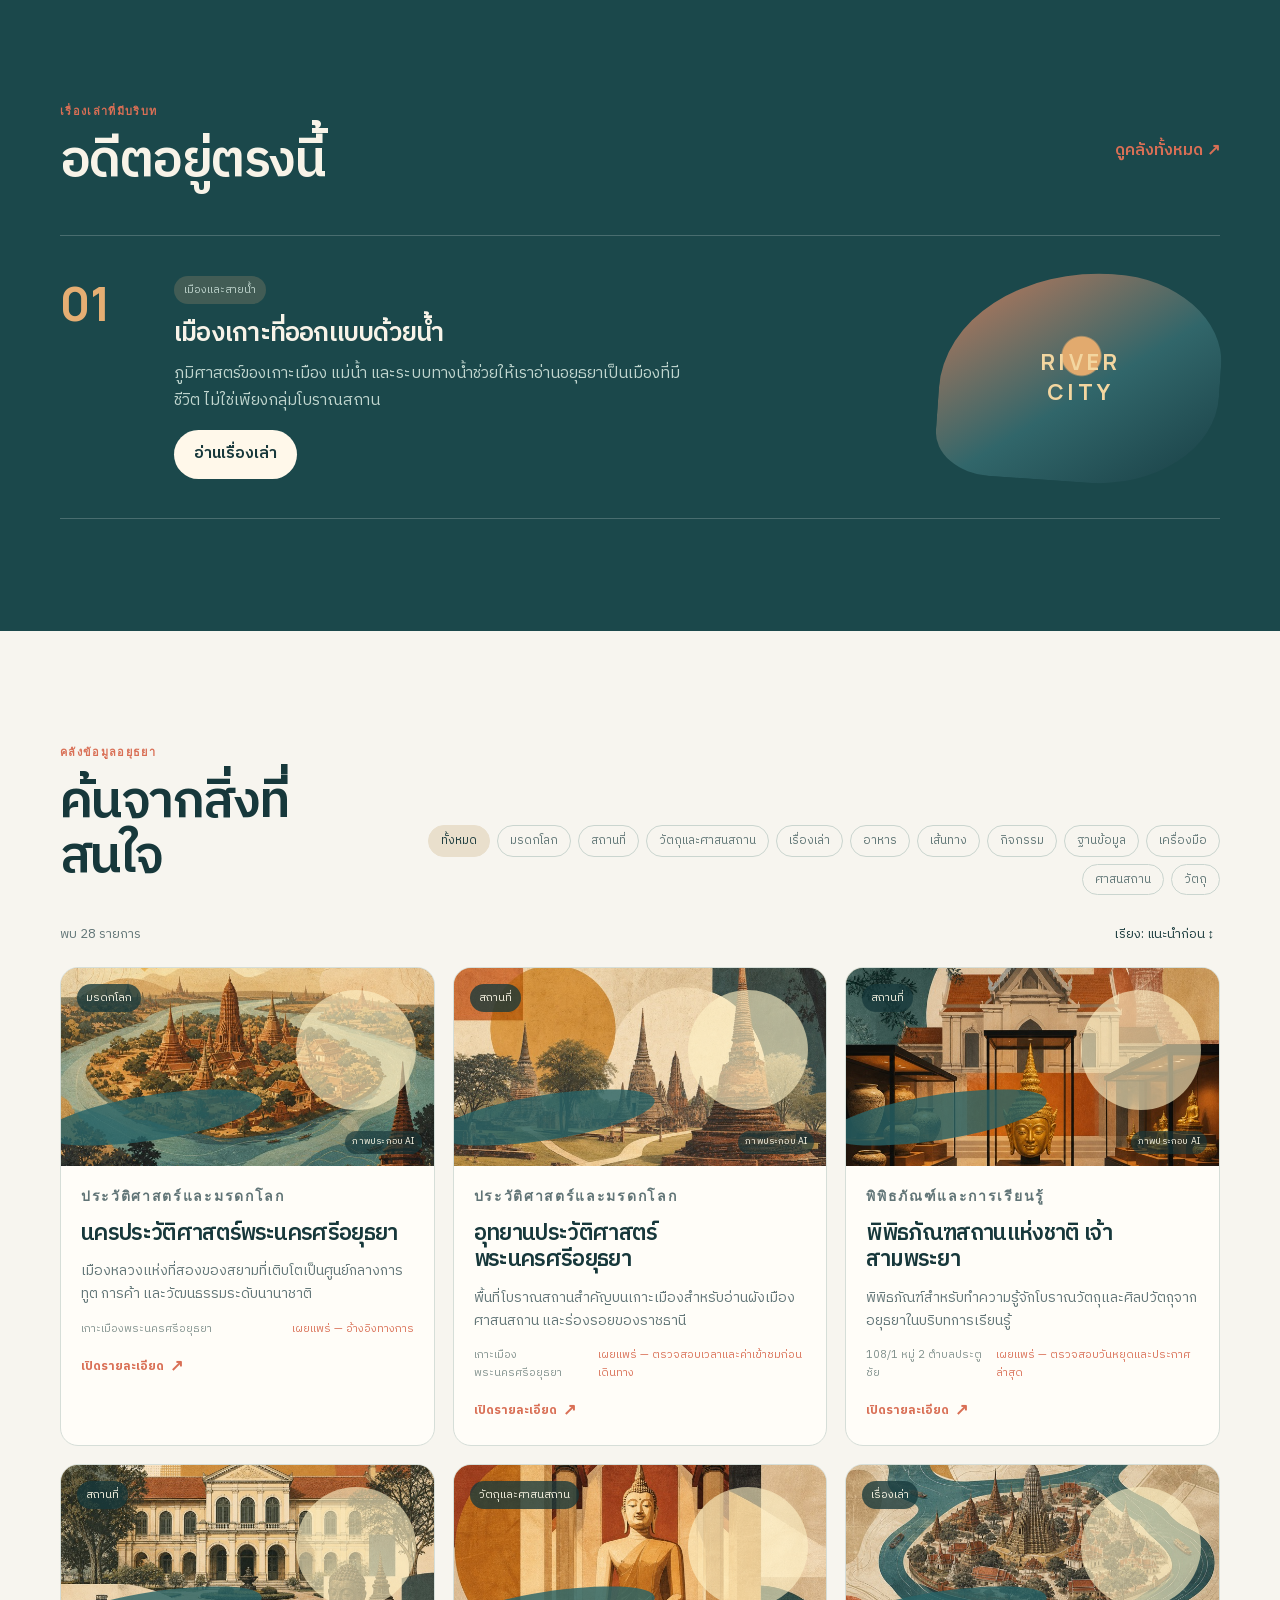
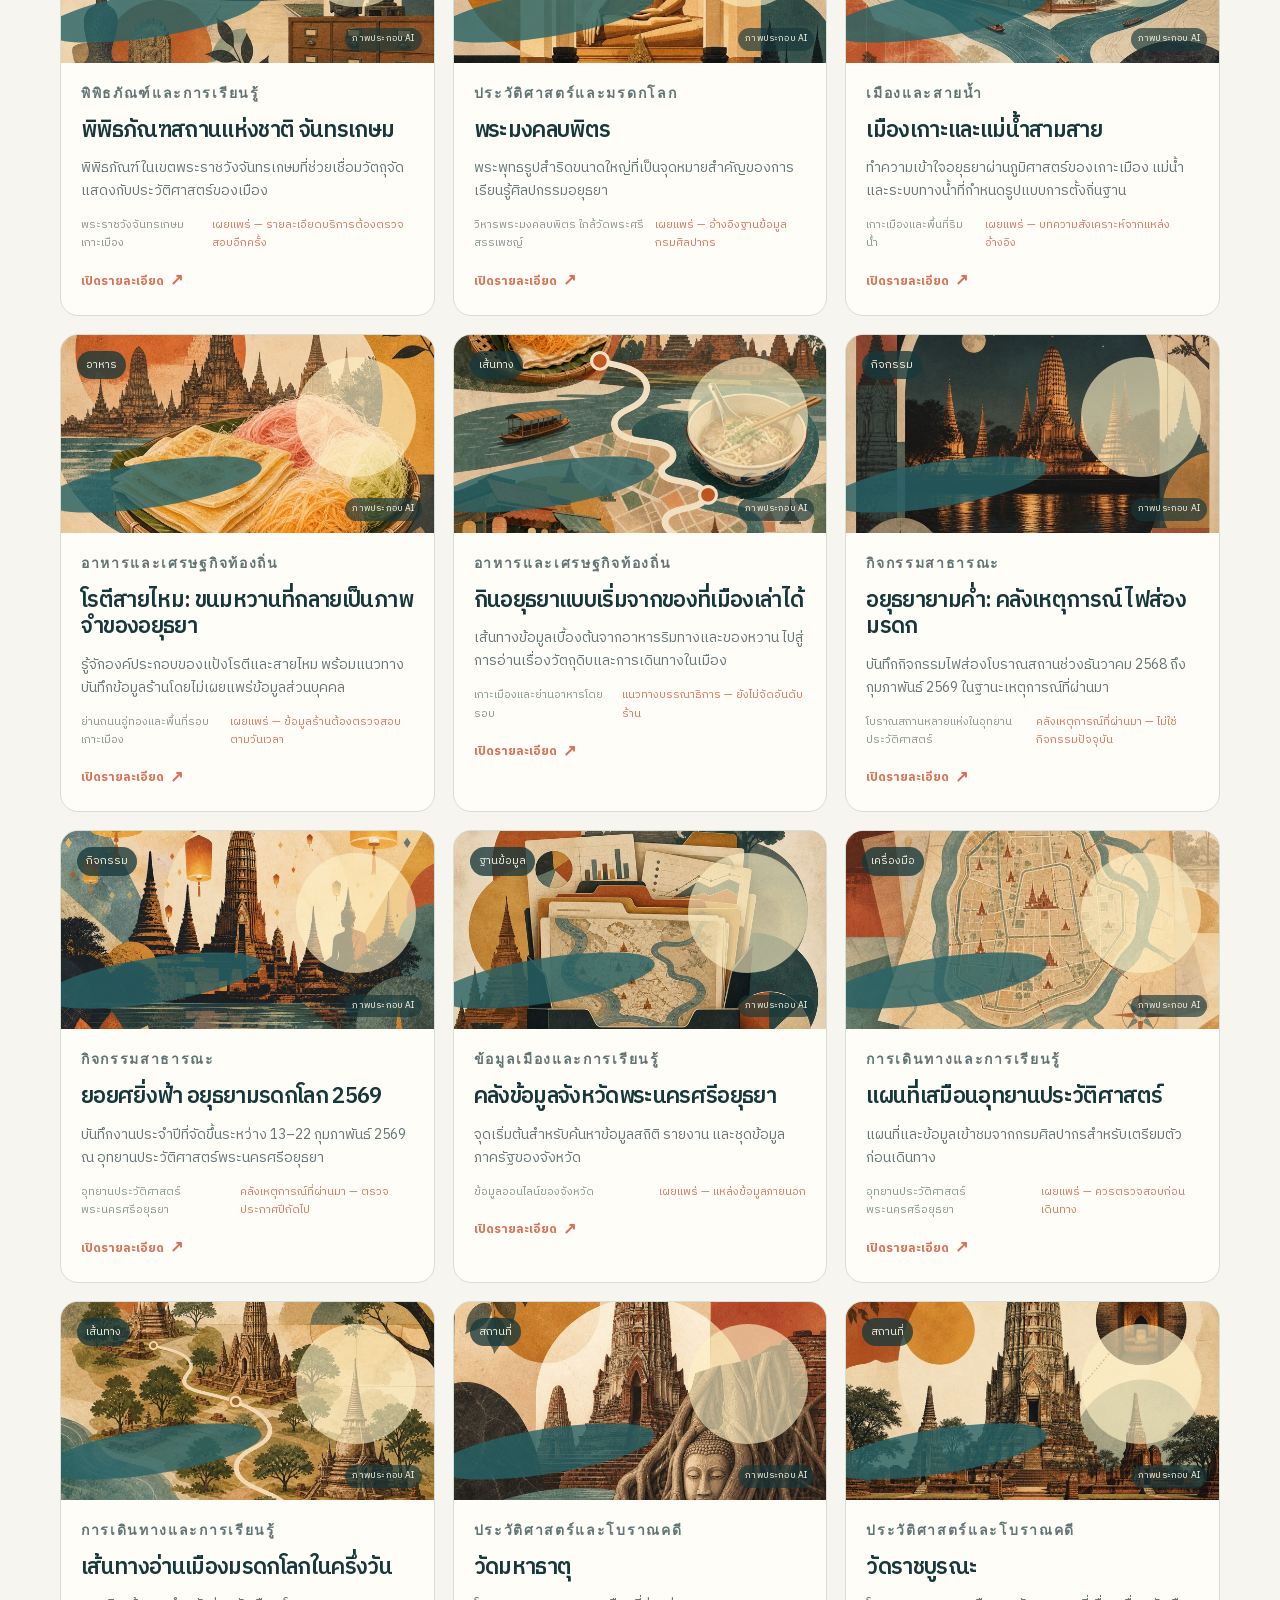
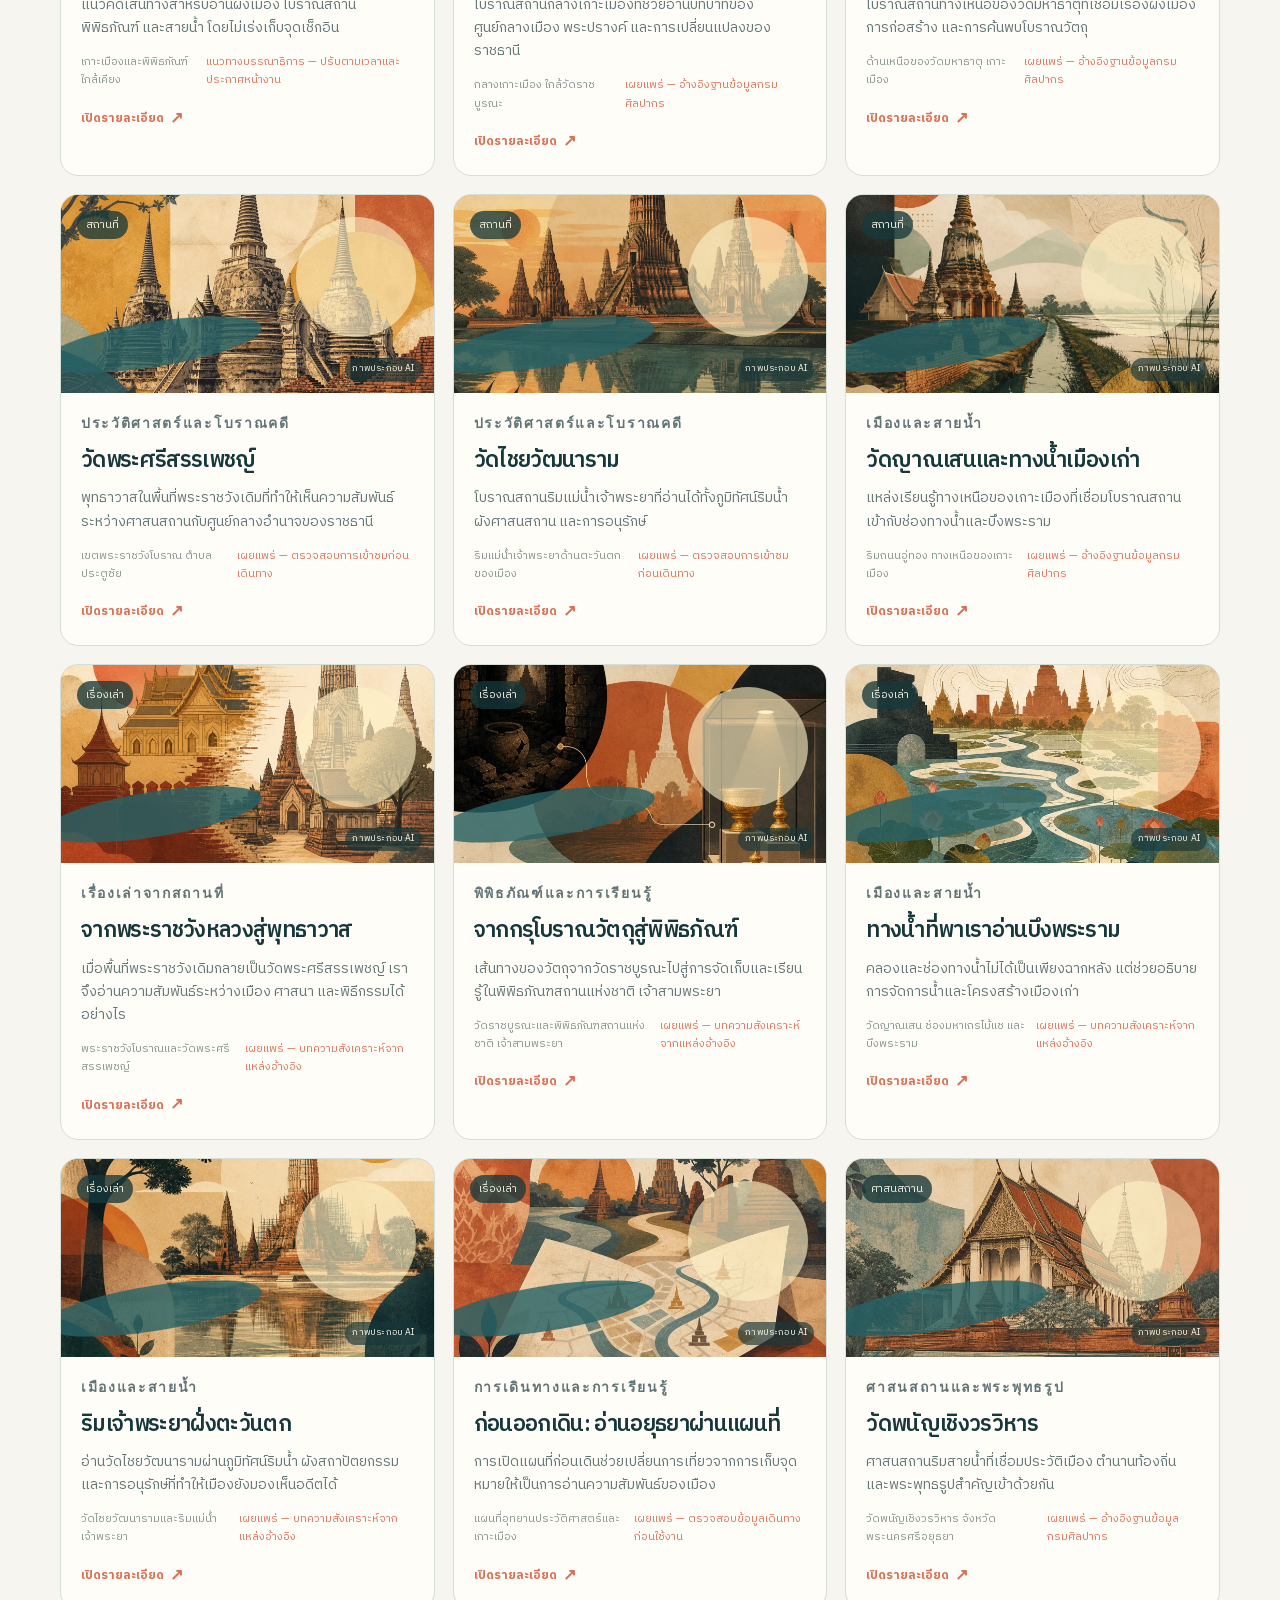
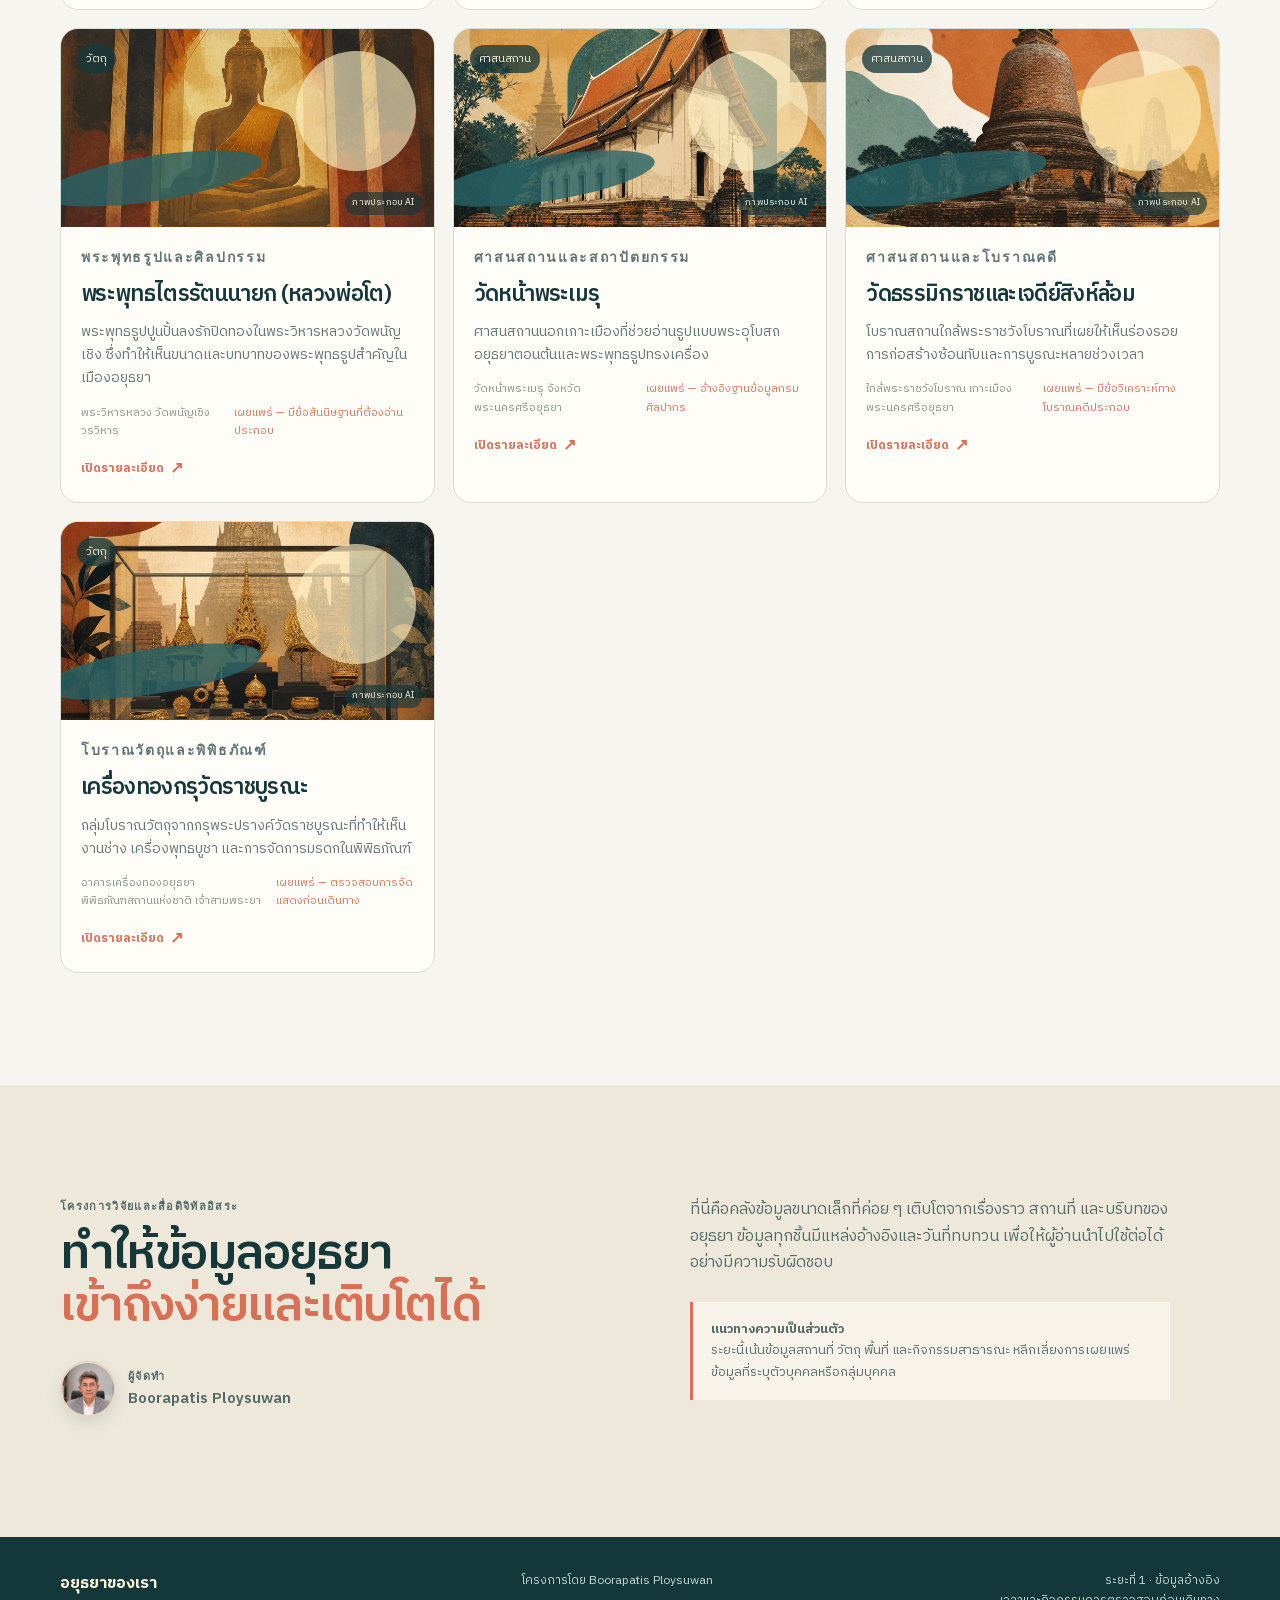
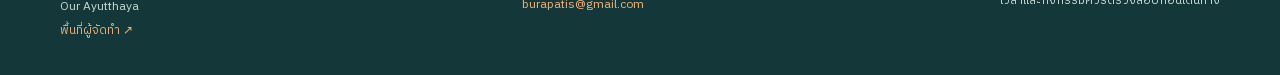
==== commit 44a5fd28: "Bust app cache for past and today lens filters" ====
--- a/index.html
+++ b/index.html
@@ -47,7 +47,10 @@
         </div>
         <div class="hero-art" aria-label="ภาพประกอบ AI ของแม่น้ำและเมืองเก่าอยุธยา">
           <img class="hero-image" src="assets/illustrations/hero-ayutthaya.jpg" alt="ภาพประกอบเมืองเก่า เจดีย์ และแม่น้ำของอยุธยา" fetchpriority="high" />
-          <span class="art-note">อดีต<br /><em>↘</em> วันนี้</span>
+          <div class="art-note" aria-label="เลือกมุมมองคลังข้อมูล">
+            <a href="#catalog" data-lens="past" aria-label="ดูข้อมูลมุมมองอดีต">อดีต</a><br />
+            <em aria-hidden="true">↘</em> <a href="#catalog" data-lens="today" aria-label="ดูข้อมูลมุมมองวันนี้">วันนี้</a>
+          </div>
         </div>
       </section>
 
@@ -146,6 +149,6 @@
       </section>
     </div>
 
-    <script src="app.js?v=search-20260825"></script>
+    <script src="app.js?v=lens-20260826"></script>
   </body>
 </html>
--- a/styles.css
+++ b/styles.css
@@ -87,3 +87,5 @@
 .modal-visual figcaption { margin-top:8px; color:var(--muted); font-size:11px; }
 .hero-image { position:absolute; inset:0; z-index:0; width:100%; height:100%; object-fit:cover; object-position:center; filter:saturate(.9); }
 .hero-art .art-note { z-index:2; text-shadow:0 2px 12px rgba(23,56,59,.35); }
+.art-note a { color:inherit; text-decoration:underline; text-decoration-color:rgba(255,244,208,.7); text-underline-offset:4px; transition:color .2s ease,background .2s ease; }
+.art-note a:hover,.art-note a:focus-visible { color:#fff; background:rgba(23,56,59,.35); outline:2px solid #fff4d0; outline-offset:4px; }
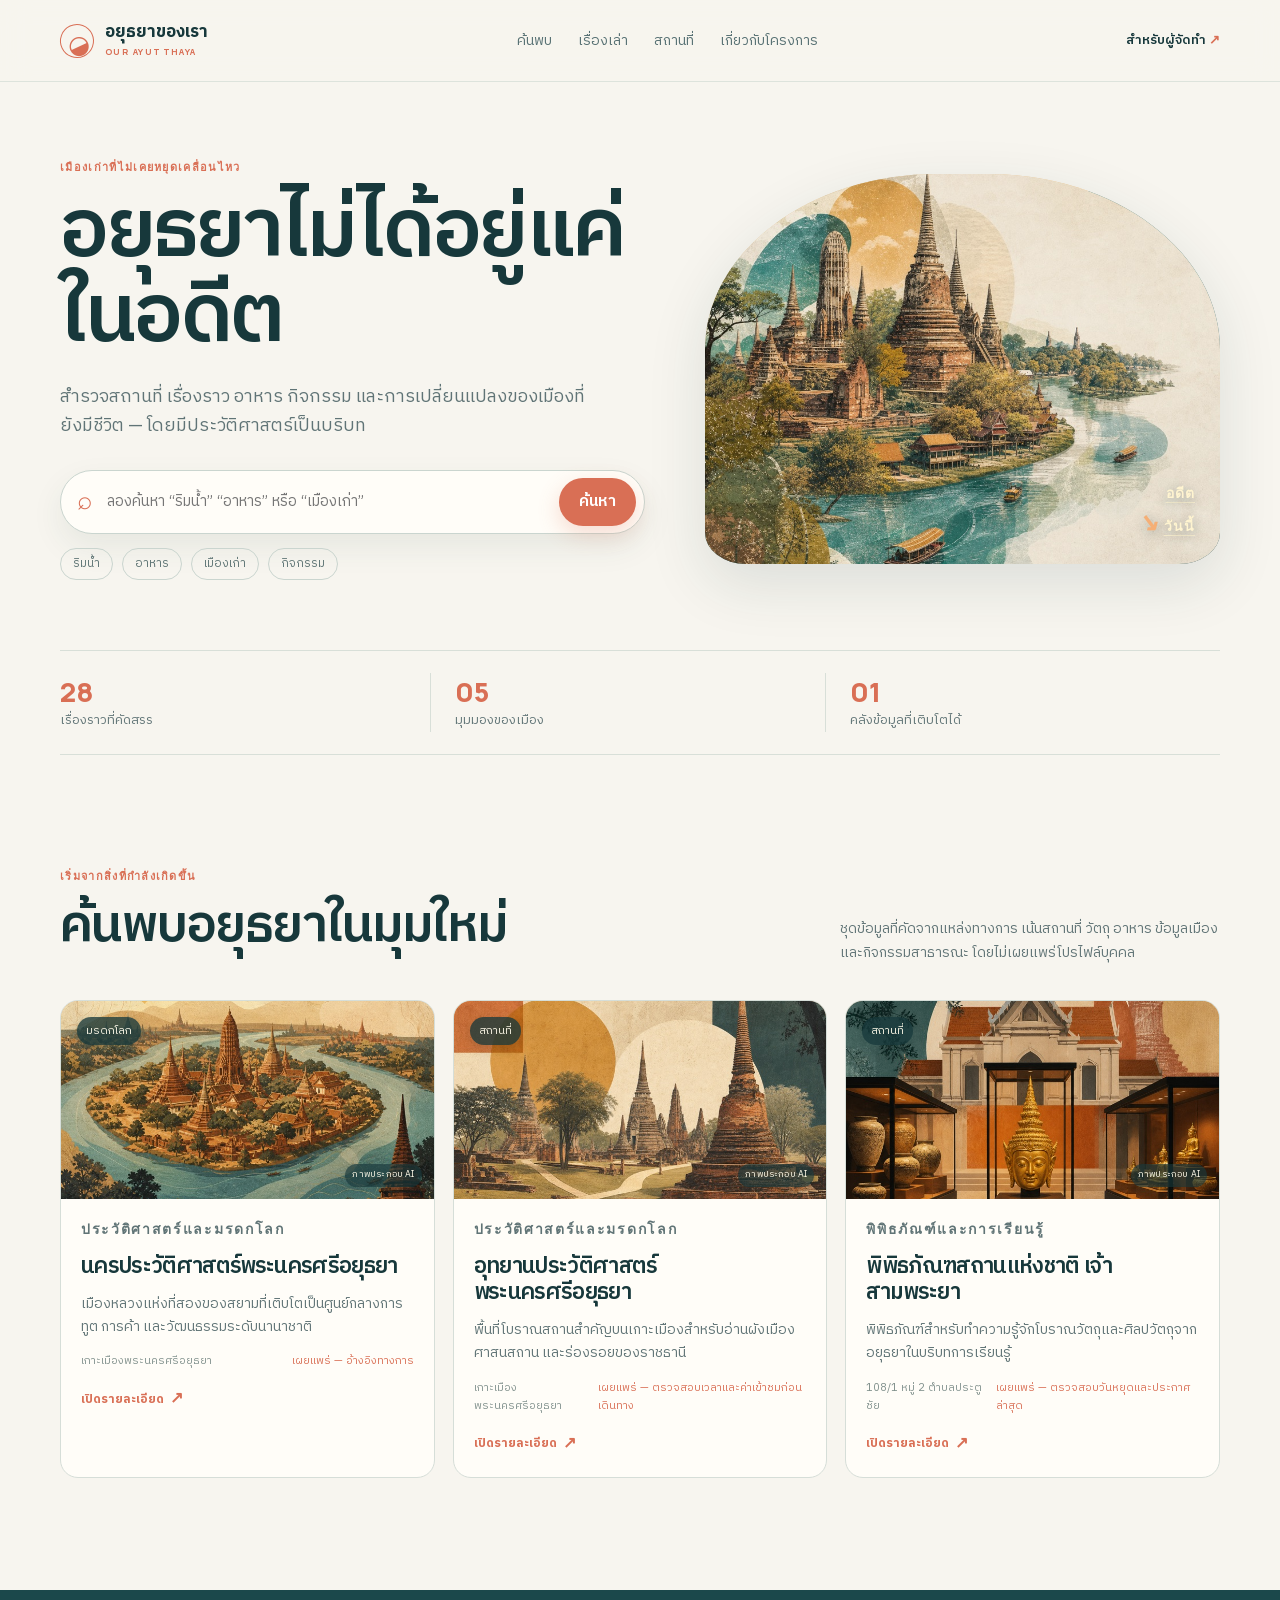
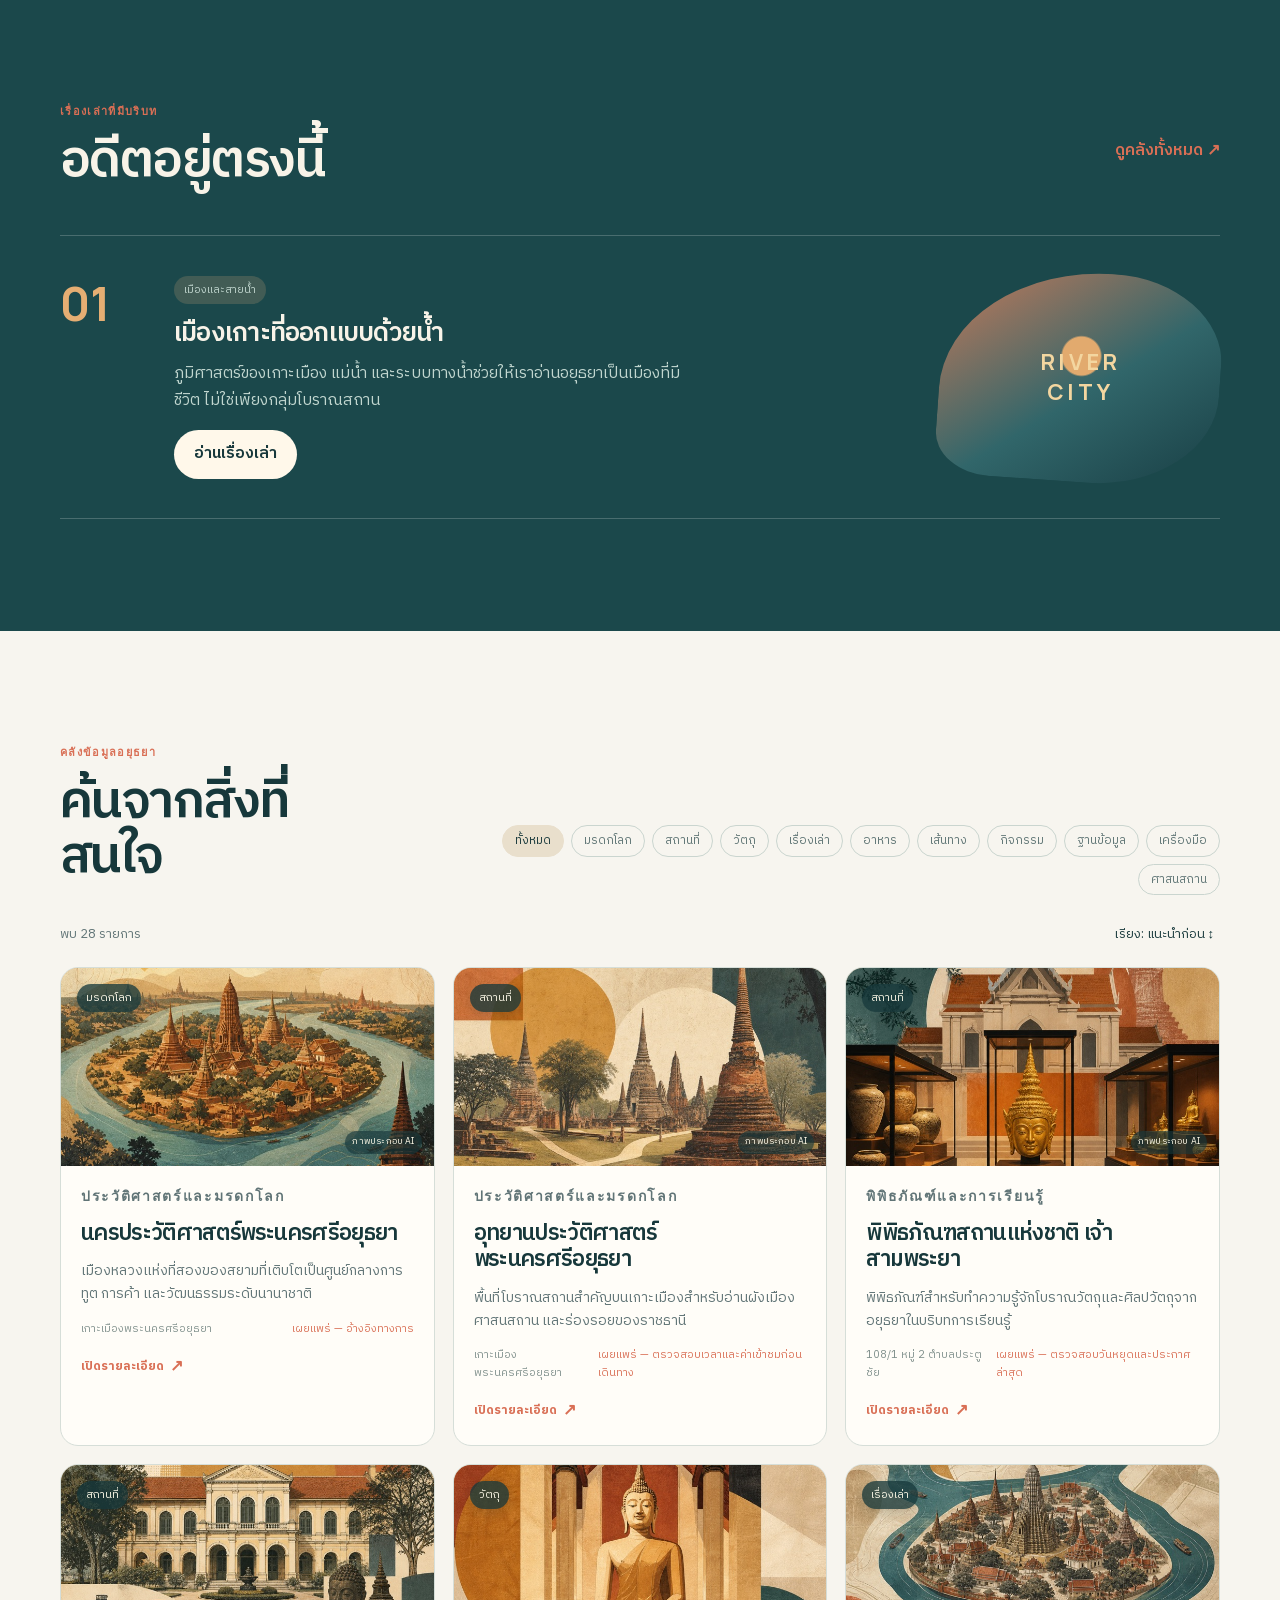
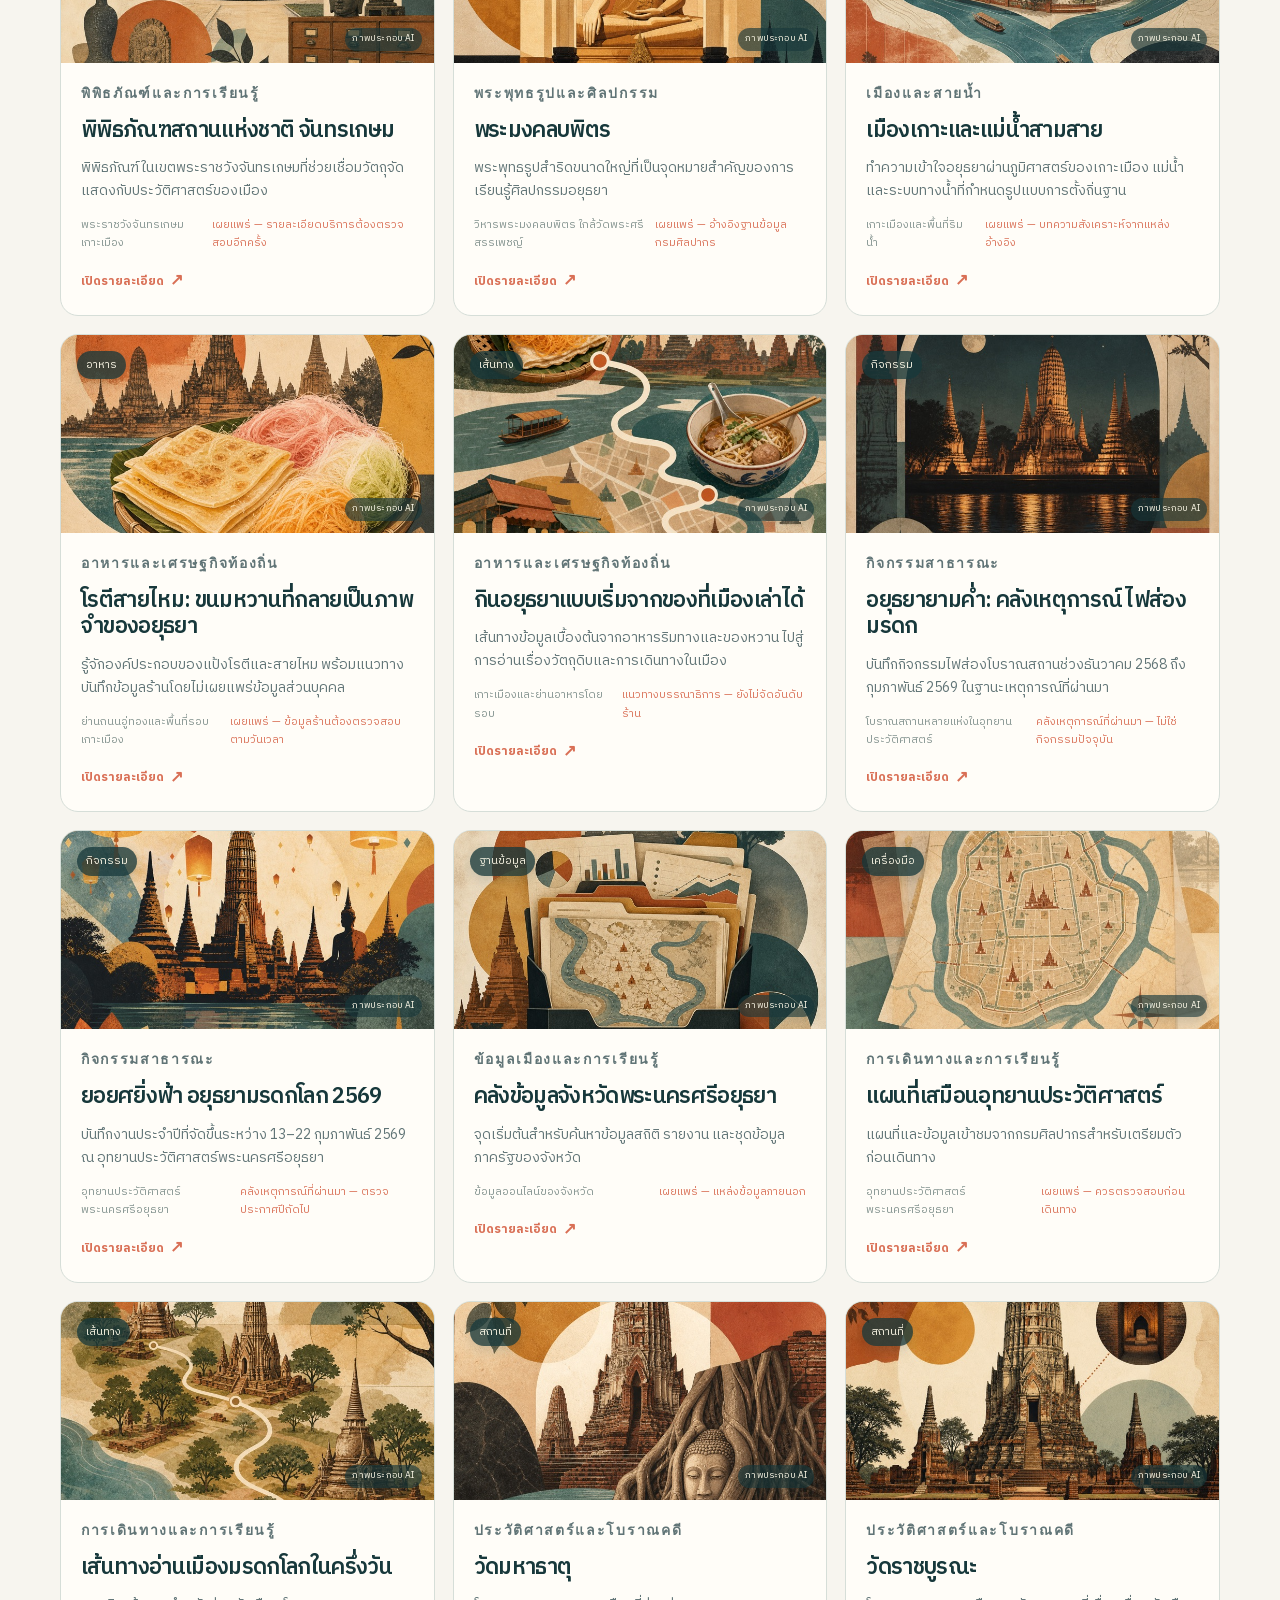
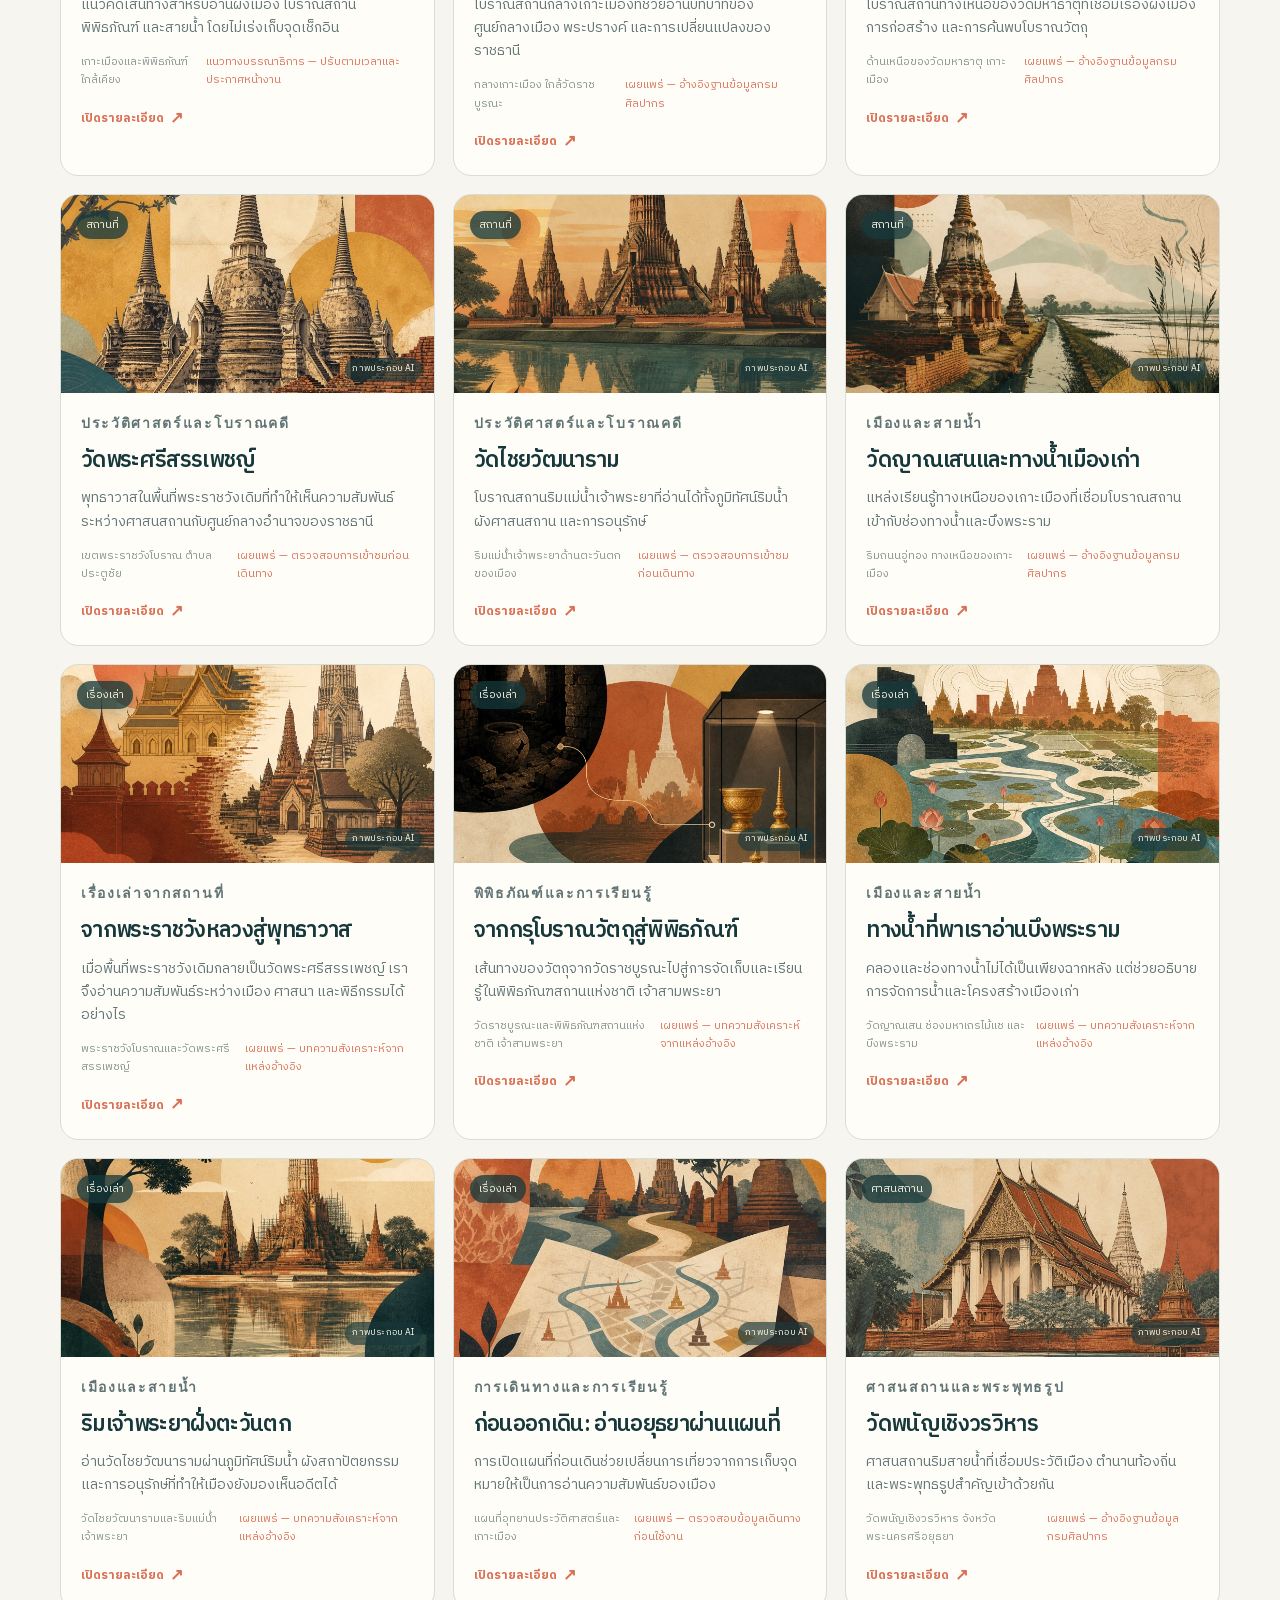
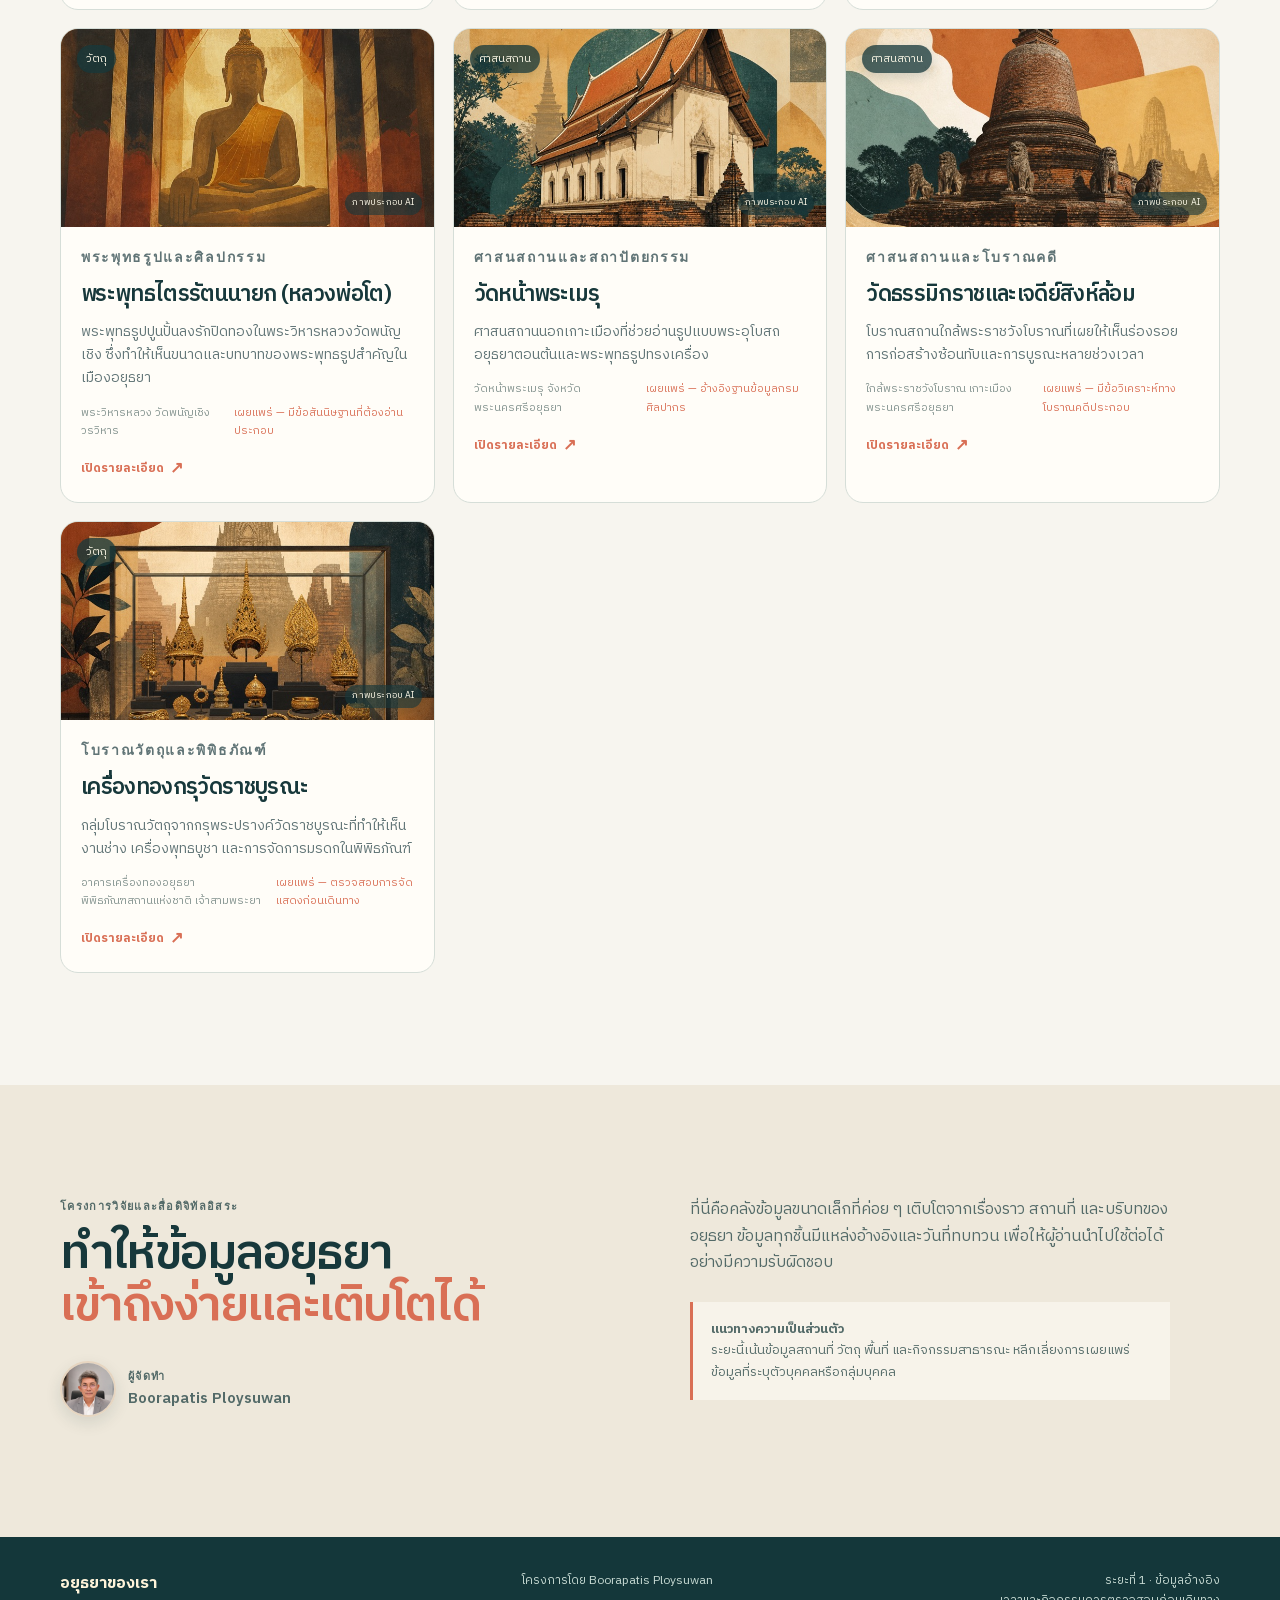
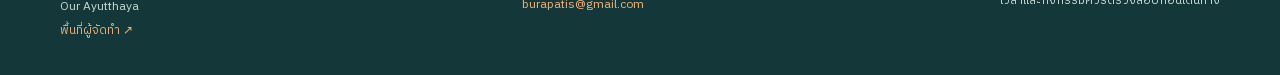
==== commit f4be7242: "Refresh catalog type filter cache" ====
--- a/index.html
+++ b/index.html
@@ -6,7 +6,7 @@
     <meta name="description" content="อยุธยาของเรา — สำรวจอยุธยาในมุมที่คุณอาจยังไม่เคยเห็น" />
     <meta name="theme-color" content="#183f44" />
     <title>อยุธยาของเรา | Our Ayutthaya</title>
-    <link rel="stylesheet" href="styles.css" />
+    <link rel="stylesheet" href="styles.css?v=imagery-20260826" />
   </head>
   <body>
     <header class="site-header">
@@ -149,6 +149,6 @@
       </section>
     </div>
 
-    <script src="app.js?v=lens-20260826"></script>
+    <script src="app.js?v=catalog-types-20260826"></script>
   </body>
 </html>
--- a/styles.css
+++ b/styles.css
@@ -89,3 +89,11 @@
 .hero-art .art-note { z-index:2; text-shadow:0 2px 12px rgba(23,56,59,.35); }
 .art-note a { color:inherit; text-decoration:underline; text-decoration-color:rgba(255,244,208,.7); text-underline-offset:4px; transition:color .2s ease,background .2s ease; }
 .art-note a:hover,.art-note a:focus-visible { color:#fff; background:rgba(23,56,59,.35); outline:2px solid #fff4d0; outline-offset:4px; }
+
+/* Let the source illustrations lead; keep decoration for UI only. */
+.hero-art::before,
+.card-art::before,
+.card-art::after { display:none; }
+.card-image { filter:saturate(.96) contrast(1.02); }
+.card-art-label,
+.card-art-credit { box-shadow:0 4px 12px rgba(23,56,59,.16); }
